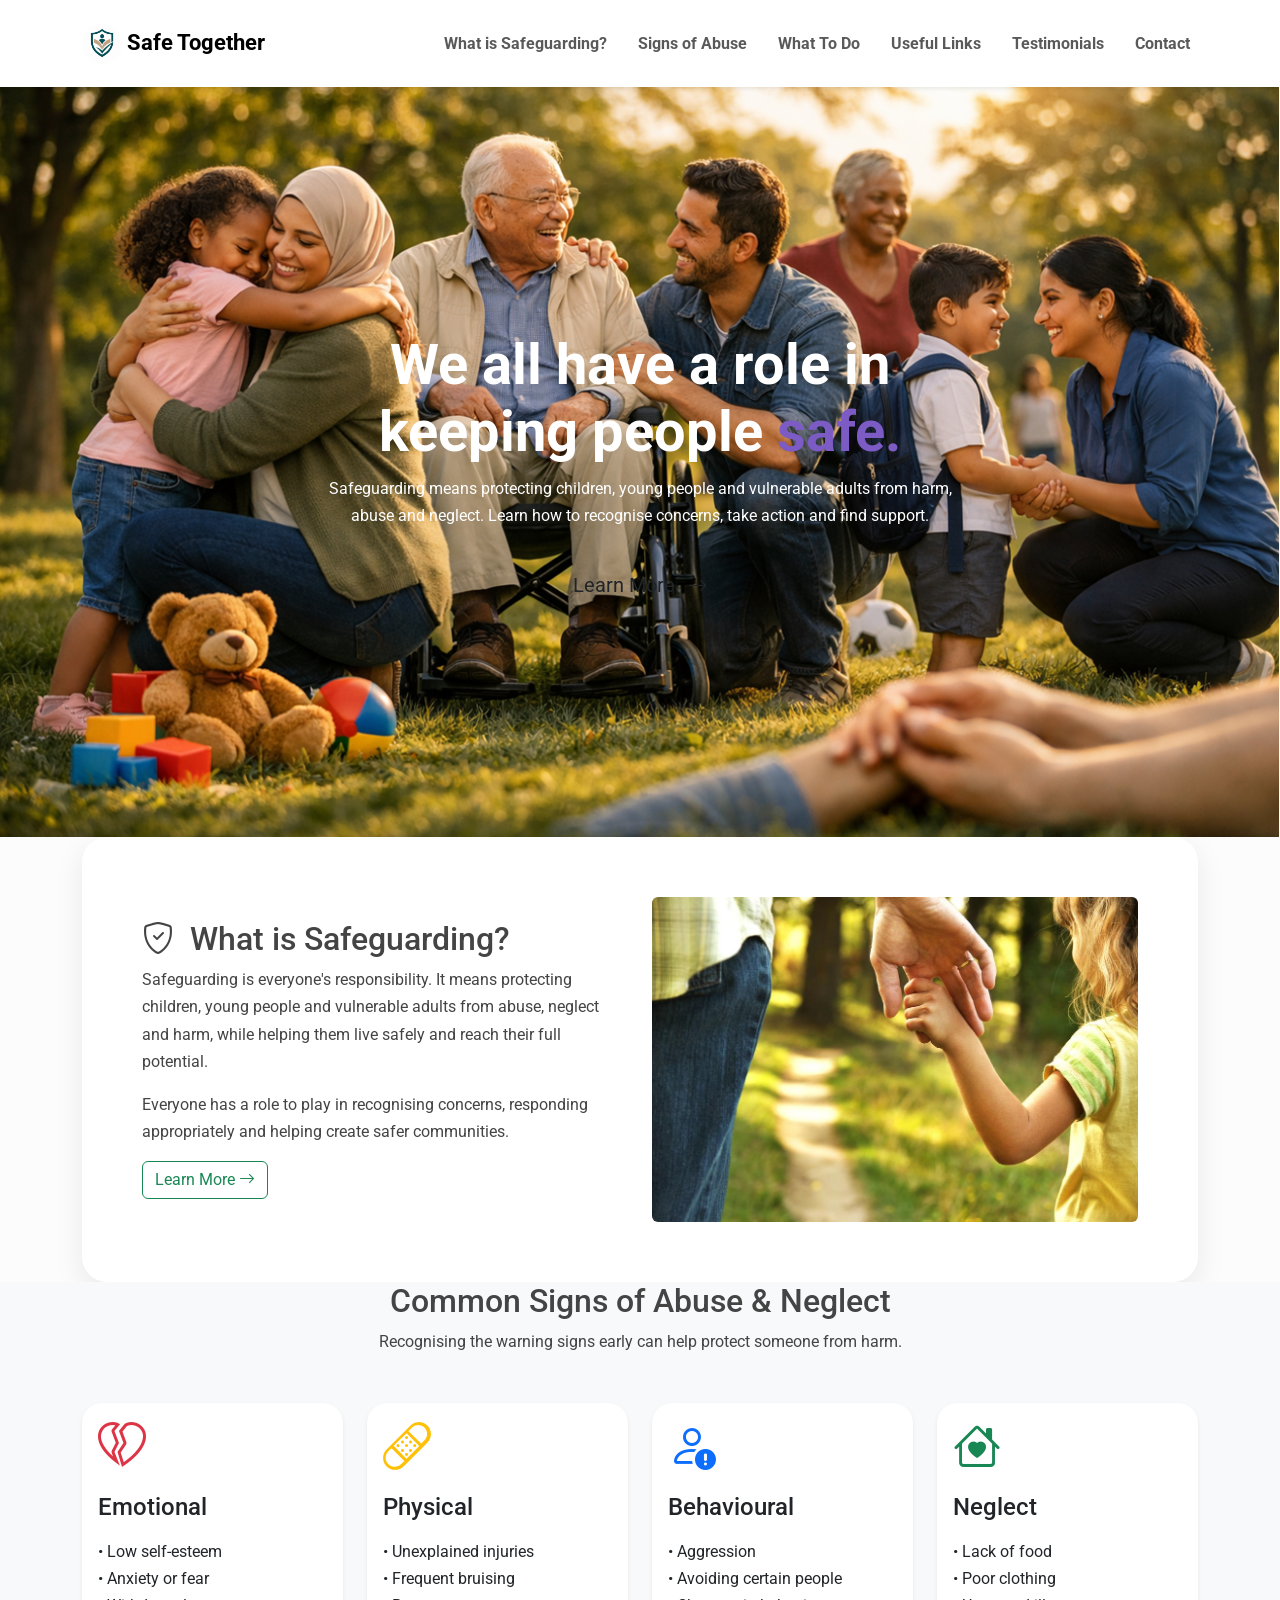
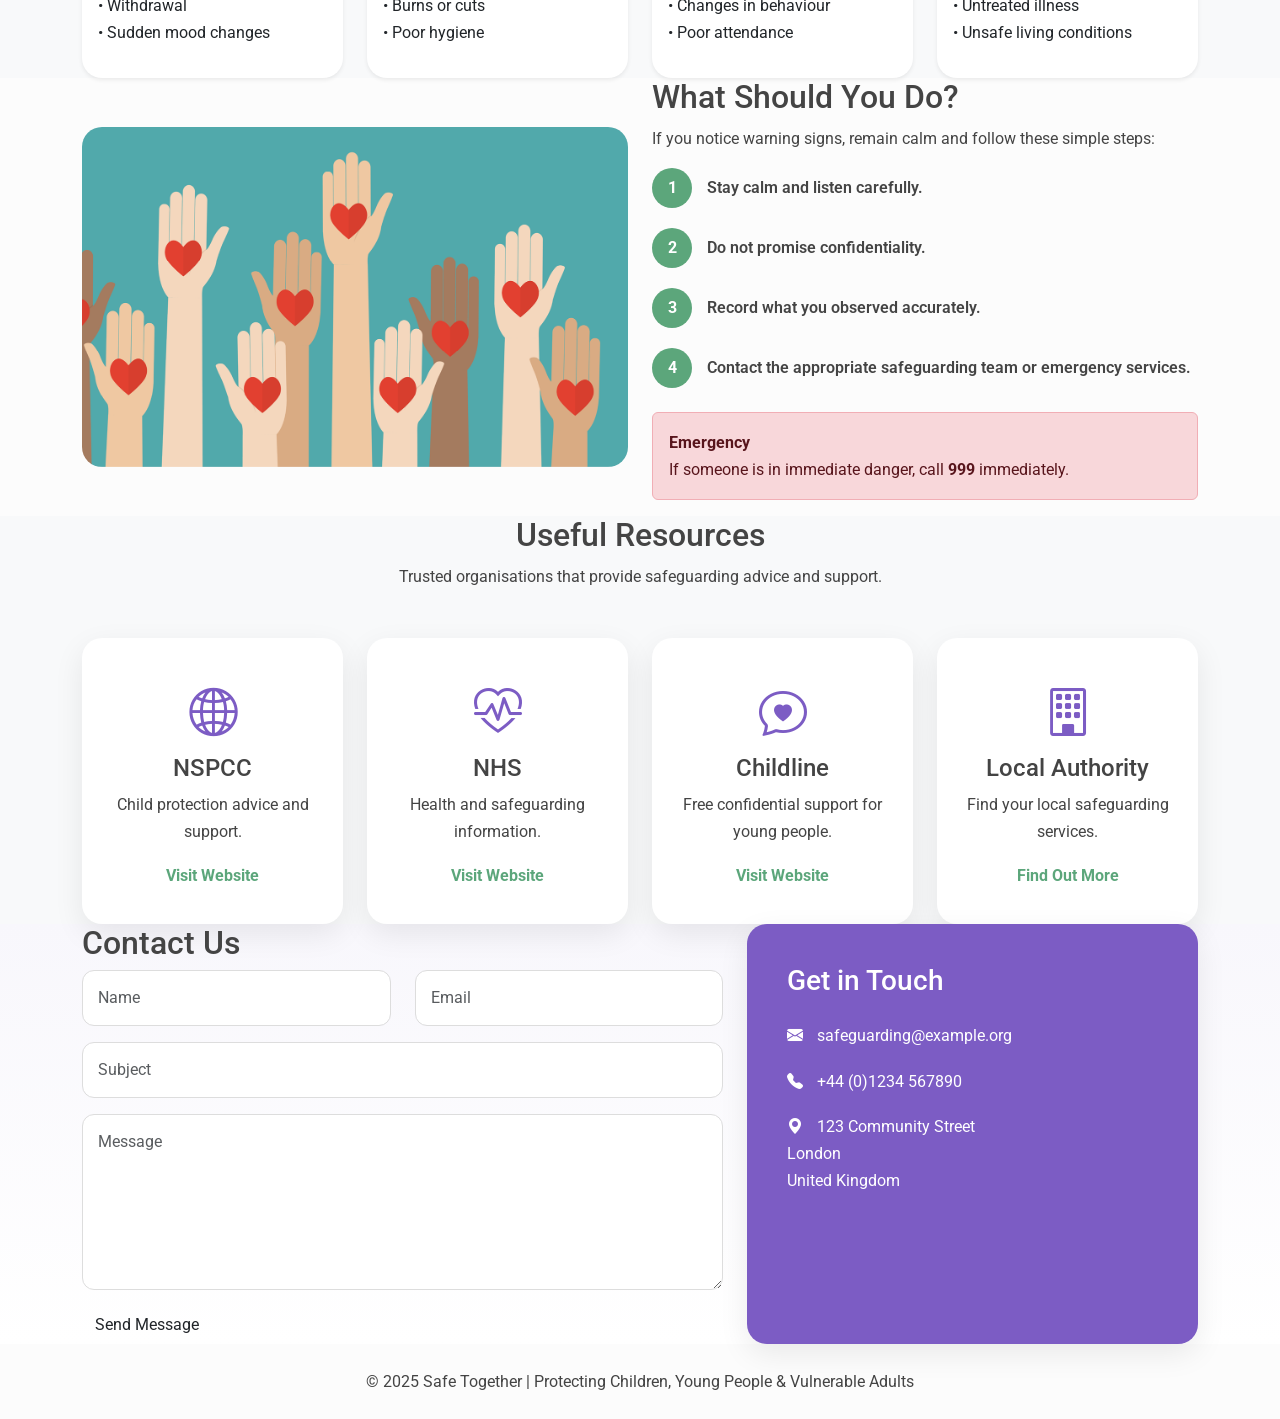
==== index.html @ e4fe69dc "Add  contact sections with styling" ====
<!DOCTYPE html>
<html lang="en">

<head>
    <meta charset="UTF-8">
    <meta name="viewport" content="width=device-width, initial-scale=1">
     <meta name="description" content="Learn about safeguarding, recognise the signs of abuse and 
     neglect, understand what to do next, and access trusted support and safeguarding resources.">

    <title>Safe Together | Safeguarding</title>

    <meta name="description"
        content="Discover what safeguarding is, learn the signs of abuse and neglect, know what action to take, and find trusted safeguarding support and resources.">

    <!-- favicons generated by favicon.io -->
    <link rel="apple-touch-icon" sizes="180x180" href="assets/images/apple-touch-icon.png">
    <link rel="icon" type="image/png" sizes="32x32" href="assets/images/favicon-32x32.png">
    <link rel="icon" type="image/png" sizes="16x16" href="assets/images/favicon-16x16.png">

        <!-- Bootstrap -->
        <link href="https://cdn.jsdelivr.net/npm/bootstrap@5.3.3/dist/css/bootstrap.min.css" rel="stylesheet">

    <!-- Bootstrap Icons -->
    <link rel="stylesheet" href="https://cdn.jsdelivr.net/npm/bootstrap-icons@1.11.3/font/bootstrap-icons.min.css">

    <!-- Custom CSS -->
    <link rel="stylesheet" href="assets/css/style.css">
</head>

<body>

    <!-- ================= NAVIGATION ================= -->

    <nav class="navbar navbar-expand-lg navbar-light bg-white shadow-sm sticky-top">
        <div class="container">

            <a class="navbar-brand fw-bold" href="#">
                <img src="assets/images/logo.png" alt="Safe Together logo" width="40" height="40"
                    class="rounded-circle">
                Safe Together
            </a>

            <button class="navbar-toggler" type="button" data-bs-toggle="collapse" data-bs-target="#navbar">

                <span class="navbar-toggler-icon"></span>

            </button>

            <div class="collapse navbar-collapse" id="navbar">

                <ul class="navbar-nav ms-auto">

                    <li class="nav-item">
                        <a class="nav-link" href="#about">
                            What is Safeguarding?
                        </a>
                    </li>

                    <li class="nav-item">
                        <a class="nav-link" href="#signs">
                            Signs of Abuse
                        </a>
                    </li>

                    <li class="nav-item">
                        <a class="nav-link" href="#next">
                            What To Do
                        </a>
                    </li>

                    <li class="nav-item">
                        <a class="nav-link" href="#links">
                            Useful Links
                        </a>
                    </li>

                    <li class="nav-item">
                        <a class="nav-link" href="#stories">
                            Testimonials
                        </a>
                    </li>

                    <li class="nav-item">
                        <a class="nav-link" href="#contact">
                            Contact
                        </a>
                    </li>

                </ul>

            </div>

        </div>
    </nav>


    <!-- ================= HERO ================= -->

    <header class="hero position-relative">
        <div class="position-relative text-center">
            <img src="assets/images/hero.png" class="img-fluid w-100 d-block mx-auto" alt="Banner">

            <div class="position-absolute top-50 start-50 translate-middle text-white">
                <h1 class="display-4 fw-bold mt-3" style="max-width: auto;">

                    We all have a role
                    in keeping people
                    <span class="text-purple">safe.</span>

                </h1>
                <p class.display>Safeguarding means protecting children,
                    young people and vulnerable adults
                    from harm, abuse and neglect.

                    Learn how to recognise concerns,
                    take action and find support.
                </p>
                <a href="#about" class="btn btn-lg btn-purple mt-3">Learn More
                    <i class="bi bi-arrow-right ms-2"></i>
                </a>
            </div>
        </div>

    </header>



    <!-- ================= WHAT IS SAFEGUARDING ================= -->

    <section id="about" class="section-padding">

        <div class="container">

            <div class="section-card">

                <div class="row align-items-center">

                    <div class="col-lg-6">

                        <h2 class="section-title">

                            <i class="bi bi-shield-check me-2"></i>

                            What is Safeguarding?

                        </h2>

                        <p>

                            Safeguarding is everyone's responsibility.

                            It means protecting children,
                            young people and vulnerable adults
                            from abuse, neglect and harm,
                            while helping them live safely
                            and reach their full potential.

                        </p>

                        <p>

                            Everyone has a role to play in recognising
                            concerns, responding appropriately
                            and helping create safer communities.

                        </p>

                        <a href="#signs" class="btn btn-outline-success">

                            Learn More

                            <i class="bi bi-arrow-right"></i>

                        </a>

                    </div>

                    <div class="col-lg-6 text-center">

                        <img src="assets/images/what-is-safeguarding.png" class="img-fluid rounded"
                            alt="Safeguarding Illustration">

                    </div>

                </div>

            </div>

        </div>

    </section>


    <!-- ================= COMMON SIGNS ================= -->

    <section id="signs" class="section-padding bg-light">

        <div class="container">

            <div class="text-center mb-5">

                <h2 class="section-title">
                    Common Signs of Abuse & Neglect
                </h2>

                <p class="section-subtitle">
                    Recognising the warning signs early can help protect someone from harm.
                </p>

            </div>

            <div class="row g-4">

                <div class="col-md-6 col-lg-3">

                    <div class="card h-100 border-0 shadow-sm sign-card">

                        <div class="card-body">

                            <i class="bi bi-heartbreak display-5 text-danger"></i>

                            <h4 class="mt-3">Emotional</h4>

                            <ul class="list-unstyled mt-3">

                                <li>• Low self-esteem</li>
                                <li>• Anxiety or fear</li>
                                <li>• Withdrawal</li>
                                <li>• Sudden mood changes</li>

                            </ul>

                        </div>

                    </div>

                </div>

                <div class="col-md-6 col-lg-3">

                    <div class="card h-100 border-0 shadow-sm sign-card">

                        <div class="card-body">

                            <i class="bi bi-bandaid display-5 text-warning"></i>

                            <h4 class="mt-3">Physical</h4>

                            <ul class="list-unstyled mt-3">

                                <li>• Unexplained injuries</li>
                                <li>• Frequent bruising</li>
                                <li>• Burns or cuts</li>
                                <li>• Poor hygiene</li>

                            </ul>

                        </div>

                    </div>

                </div>

                <div class="col-md-6 col-lg-3">

                    <div class="card h-100 border-0 shadow-sm sign-card">

                        <div class="card-body">

                            <i class="bi bi-person-exclamation display-5 text-primary"></i>

                            <h4 class="mt-3">Behavioural</h4>

                            <ul class="list-unstyled mt-3">

                                <li>• Aggression</li>
                                <li>• Avoiding certain people</li>
                                <li>• Changes in behaviour</li>
                                <li>• Poor attendance</li>

                            </ul>

                        </div>

                    </div>

                </div>

                <div class="col-md-6 col-lg-3">

                    <div class="card h-100 border-0 shadow-sm sign-card">

                        <div class="card-body">

                            <i class="bi bi-house-heart display-5 text-success"></i>

                            <h4 class="mt-3">Neglect</h4>

                            <ul class="list-unstyled mt-3">

                                <li>• Lack of food</li>
                                <li>• Poor clothing</li>
                                <li>• Untreated illness</li>
                                <li>• Unsafe living conditions</li>

                            </ul>

                        </div>

                    </div>

                </div>

            </div>

        </div>

    </section>


    <!-- ================= WHAT TO DO NEXT ================= -->

    <section id="next" class="section-padding">

        <div class="container">

            <div class="row align-items-center">

                <div class="col-lg-6">

                    <img src="assets/images/what-to-do-next.png" class="img-fluid what-image"
                        alt="Support Illustration">

                </div>

                <div class="col-lg-6">

                    <h2 class="section-title">
                        What Should You Do?
                    </h2>

                    <p>
                        If you notice warning signs, remain calm and follow these simple steps:
                    </p>

                    <div class="step">

                        <span class="step-number">1</span>

                        Stay calm and listen carefully.

                    </div>

                    <div class="step">

                        <span class="step-number">2</span>

                        Do not promise confidentiality.

                    </div>

                    <div class="step">

                        <span class="step-number">3</span>

                        Record what you observed accurately.

                    </div>

                    <div class="step">

                        <span class="step-number">4</span>

                        Contact the appropriate safeguarding team or emergency services.

                    </div>

                    <div class="alert alert-danger mt-4">

                        <strong>Emergency</strong><br>

                        If someone is in immediate danger,
                        call <strong>999</strong> immediately.

                    </div>

                </div>

            </div>

        </div>

    </section>


    <!-- ================= USEFUL LINKS ================= -->

    <section id="links" class="section-padding bg-light">

        <div class="container">

            <div class="text-center mb-5">

                <h2 class="section-title">
                    Useful Resources
                </h2>

                <p class="section-subtitle">
                    Trusted organisations that provide safeguarding advice and support.
                </p>

            </div>

            <div class="row g-4">

                <div class="col-md-6 col-lg-3">

                    <div class="resource-card">

                        <i class="bi bi-globe2"></i>

                        <h4>NSPCC</h4>

                        <p>Child protection advice and support.</p>

                        <a href="#">Visit Website</a>

                    </div>

                </div>

                <div class="col-md-6 col-lg-3">

                    <div class="resource-card">

                        <i class="bi bi-heart-pulse"></i>

                        <h4>NHS</h4>

                        <p>Health and safeguarding information.</p>

                        <a href="#">Visit Website</a>

                    </div>

                </div>

                <div class="col-md-6 col-lg-3">

                    <div class="resource-card">

                        <i class="bi bi-chat-heart"></i>

                        <h4>Childline</h4>

                        <p>Free confidential support for young people.</p>

                        <a href="#">Visit Website</a>

                    </div>

                </div>

                <div class="col-md-6 col-lg-3">

                    <div class="resource-card">

                        <i class="bi bi-building"></i>

                        <h4>Local Authority</h4>

                        <p>Find your local safeguarding services.</p>

                        <a href="#">Find Out More</a>

                    </div>

                </div>

            </div>

        </div>

    </section>

    <!-- ================= CONTACT ================= -->

    <section id="contact" class="section-padding contact-section">

        <div class="container">

            <div class="row">

                <div class="col-lg-7">

                    <h2 class="section-title">

                        Contact Us

                    </h2>

                    <form>

                        <div class="row">

                            <div class="col-md-6 mb-3">

                                <input type="text" class="form-control" placeholder="Name">

                            </div>

                            <div class="col-md-6 mb-3">

                                <input type="email" class="form-control" placeholder="Email">

                            </div>

                        </div>

                        <div class="mb-3">

                            <input type="text" class="form-control" placeholder="Subject">

                        </div>

                        <div class="mb-3">

                            <textarea class="form-control" rows="6" placeholder="Message"></textarea>

                        </div>

                        <button class="btn btn-purple">

                            Send Message

                        </button>

                    </form>

                </div>

                <div class="col-lg-5">

                    <div class="contact-card">

                        <h3>Get in Touch</h3>

                        <p>

                            <i class="bi bi-envelope-fill"></i>

                            safeguarding@example.org

                        </p>

                        <p>

                            <i class="bi bi-telephone-fill"></i>

                            +44 (0)1234 567890

                        </p>

                        <p>

                            <i class="bi bi-geo-alt-fill"></i>

                            123 Community Street<br>
                            London<br>
                            United Kingdom

                        </p>

                    </div>

                </div>

            </div>

        </div>

    </section>


    <!-- ================= FOOTER ================= -->

    <footer class="py-4 text-center">

        <div class="container">

            <p class="mb-0">

                © 2025 Safe Together | Protecting Children,
                Young People & Vulnerable Adults

            </p>

        </div>

    </footer>


    <!-- Bootstrap JS -->

    <script src="https://cdn.jsdelivr.net/npm/bootstrap@5.3.3/dist/js/bootstrap.bundle.min.js"></script>

</body>

</html>
---- assets/css/style.css ----
/* ======================================================
   Safe Together - Custom Styles
   ====================================================== */

/* Import Google Fonts */

@import url('https://fonts.googleapis.com/css2?family=Roboto:ital,wght@0,100..900;1,100..900&display=swap');


:root{
    --primary:#7c5cc4; 
    --primary-light:#f8f7ea; 
    --primary-dark:#6546b3;
    --secondary:#5ca67b;
    --light:#f8f7fc;
    --white:#ffffff;
    --text:#444;
    --heading:#2d2d2d;
    --shadow:0 10px 30px rgba(0,0,0,.08);
}

/* ======== Global Styles ===========*/

   html{
    scroll-behavior:smooth;
}

body{
    font-family:'Roboto',sans-serif;
    color:var(--text);
    background:#fcfcfc;
    line-height:1.7;
}



/* ===========================
   Navigation
=========================== */

.navbar{
    padding:18px 0;
}

.navbar-brand{
    font-size:1.4rem;
}

.nav-link{
    font-weight:700;
    margin-left:15px;
    transition:.3s;
}

.nav-link:hover{
    color:var(--primary);
}

/* ===========================
   Hero
=========================== */

.hero{
    /* background-position:center; */
    /* background-image:url('../images/hero.png'); */
    /* background-repeat:no-repeat; */
    /* background-size:cover; */
    /* padding-top:37px; */
    color:var(--white);
}

.hero img{
    max-width:100%;
    height:50%;
}

.hero h1{
    line-height:1.2;
}

.hero-badge{
    background:#ece6ff;
    color:var(--primary);
    padding:10px 18px;
    font-weight:700;
}

.hero-image{
    max-width:90%;
    border-radius:20px;

}

.text-purple{
    color:var(--primary);
}

/* ===========================
   Cards
=========================== */

.section-card{
    background:#fff;
    border-radius:25px;
    padding:60px;
    box-shadow:var(--shadow);
}

/* what to do next section */

.what-image{
    max-width:100%;
    border-radius:20px;
    border:none;
}

/* ===========================
   Sign Cards
=========================== */

.sign-card{
    border-radius:20px;
    transition:.3s;
}

.sign-card:hover{
    transform:translateY(-8px);
    box-shadow:0 20px 35px rgba(0,0,0,.12);
}

.sign-card i{
    margin-bottom:20px;
}

/* ===========================
   Steps
=========================== */

.step{
    display:flex;
    align-items:center;
    margin-bottom:20px;
    font-weight:600;
}

.step-number{

    width:40px;
    height:40px;

    background:var(--secondary);

    color:#fff;

    border-radius:50%;

    display:flex;

    justify-content:center;

    align-items:center;

    margin-right:15px;

    font-weight:bold;

}
/* ===========================
   Resources
=========================== */

.resource-card{

    background:#fff;

    border-radius:20px;

    text-align:center;

    padding:35px 25px;

    box-shadow:var(--shadow);

    transition:.3s;

}

.resource-card:hover{

    transform:translateY(-8px);

}

.resource-card i{

    font-size:3rem;

    color:var(--primary);

    margin-bottom:20px;

}

.resource-card a{

    text-decoration:none;

    font-weight:700;

    color:var(--secondary);

}

/* ===========================
   Testimonials
=========================== */

.testimonial{

    background:#fff;

    border-radius:20px;

    padding:35px;

    box-shadow:var(--shadow);

    height:100%;

    position:relative;

}

.testimonial::before{

    content:"“";

    font-size:5rem;

    color:#ece6ff;

    position:absolute;

    top:10px;

    left:20px;

}

.testimonial p{

    position:relative;

    z-index:2;

}

/* ===========================
   Contact
=========================== */

.contact-section{

    background:linear-gradient(180deg,#f8f7fc,#ffffff);

}

.contact-card{

    background:var(--primary);

    color:#fff;

    border-radius:20px;

    padding:40px;

    height:100%;

    box-shadow:var(--shadow);

}

.contact-card h3{

    color:#fff;

    margin-bottom:25px;

}

.contact-card p{

    margin-bottom:18px;

}

.contact-card i{

    margin-right:10px;

}

.form-control{

    border-radius:12px;

    padding:15px;

    border:1px solid #ddd;

}

.form-control:focus{

    box-shadow:none;

    border-color:var(--primary);

}
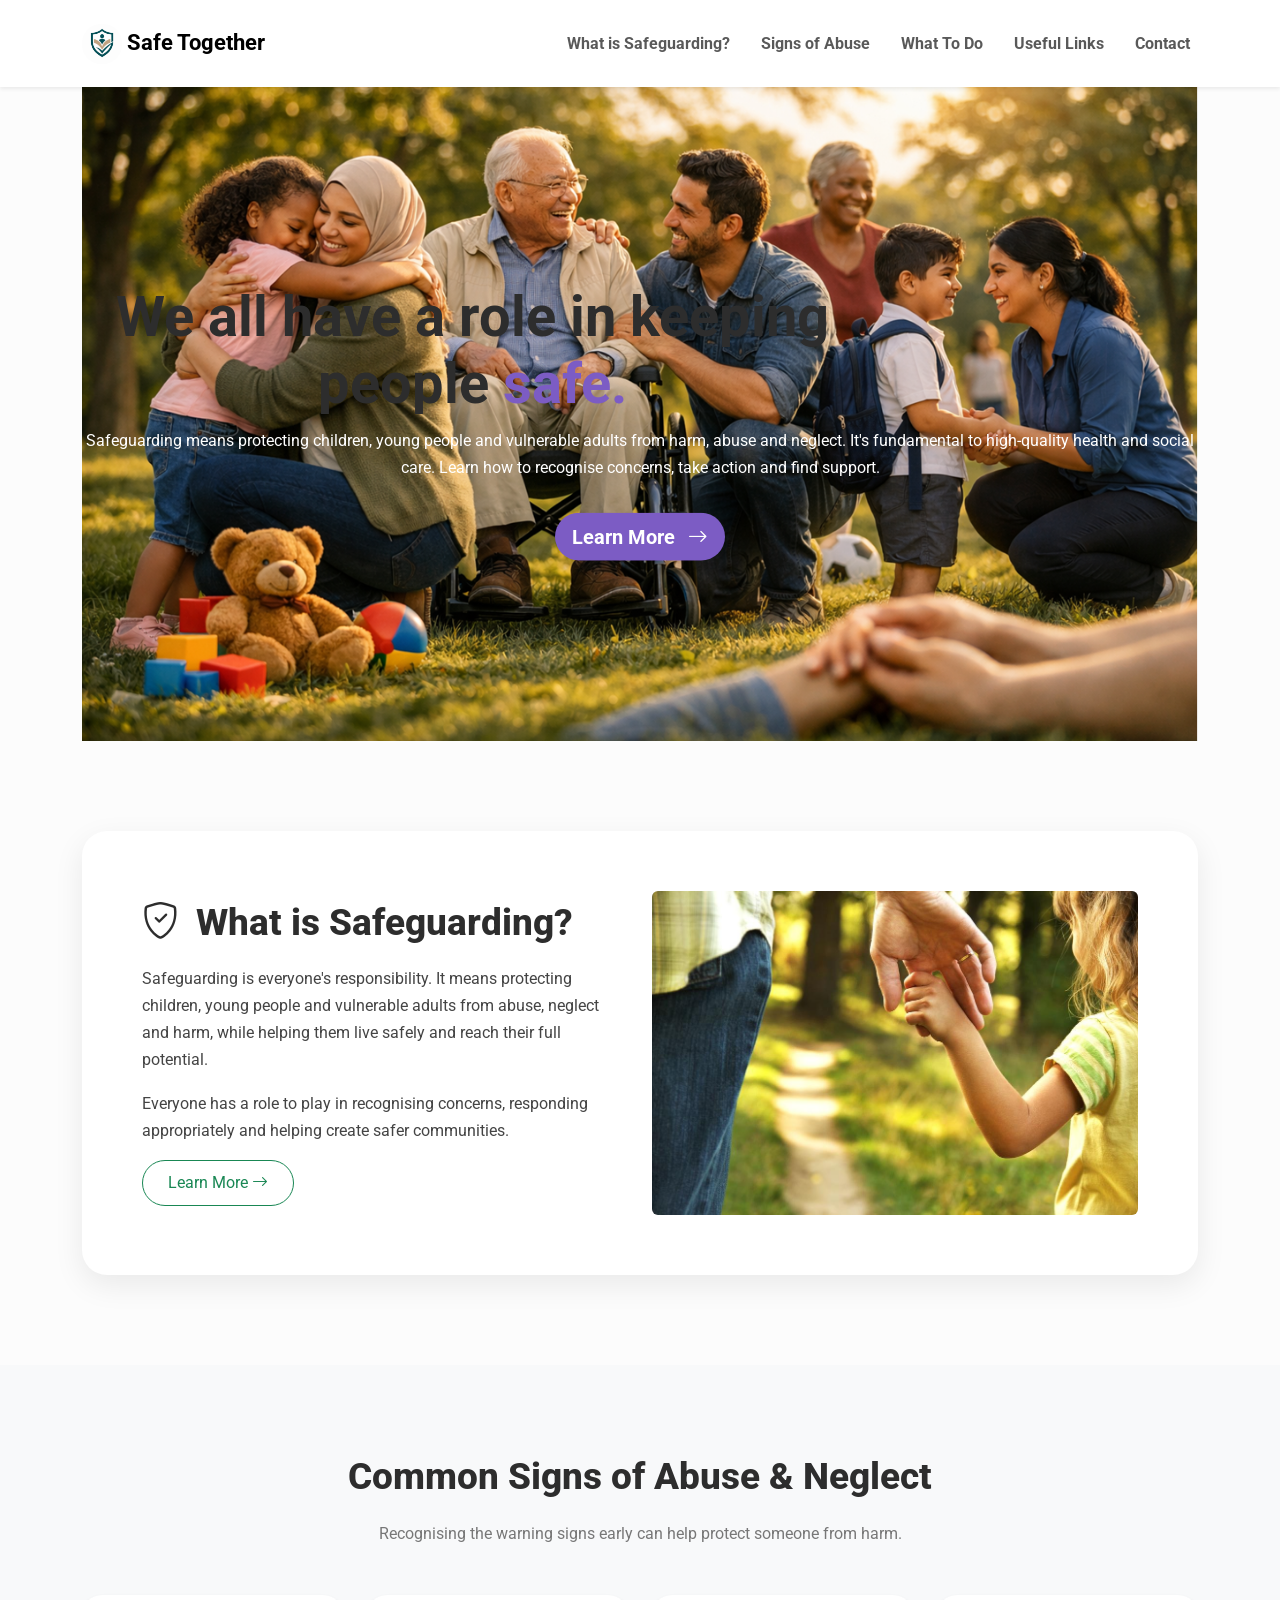
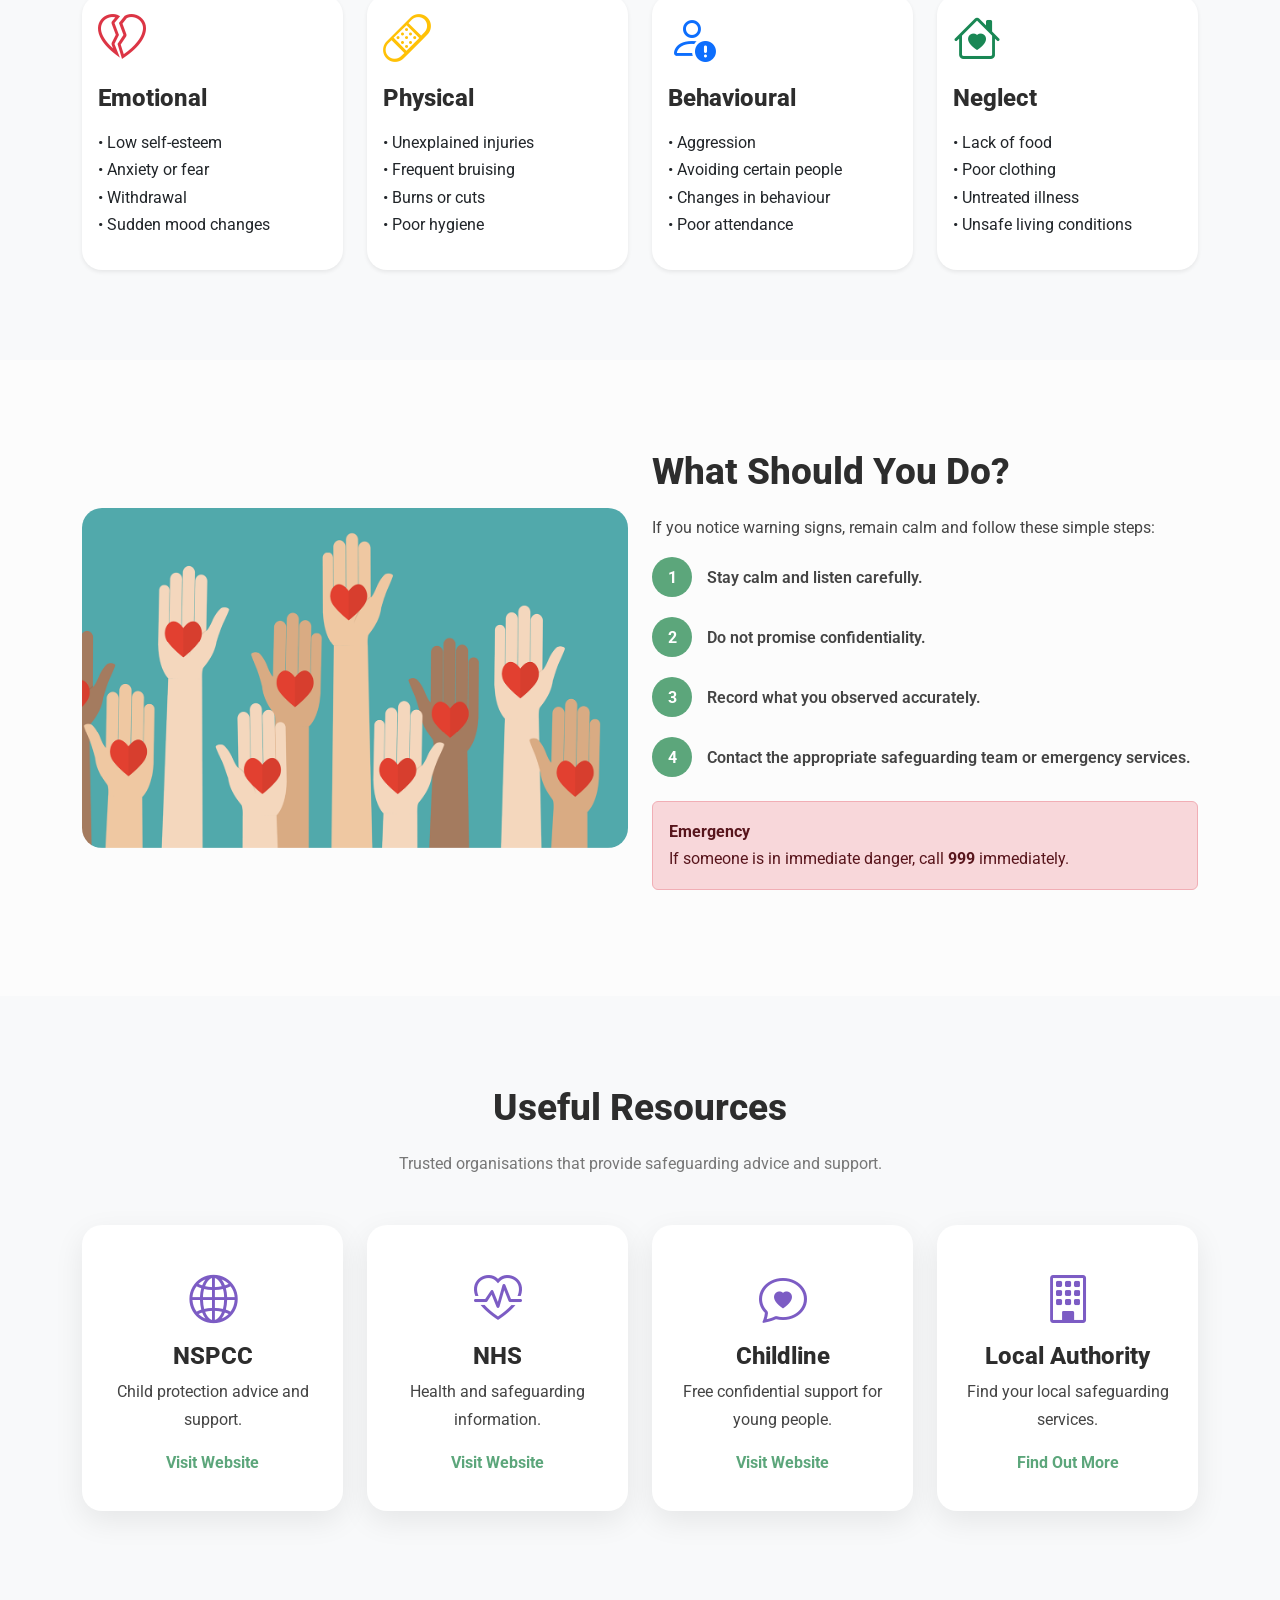
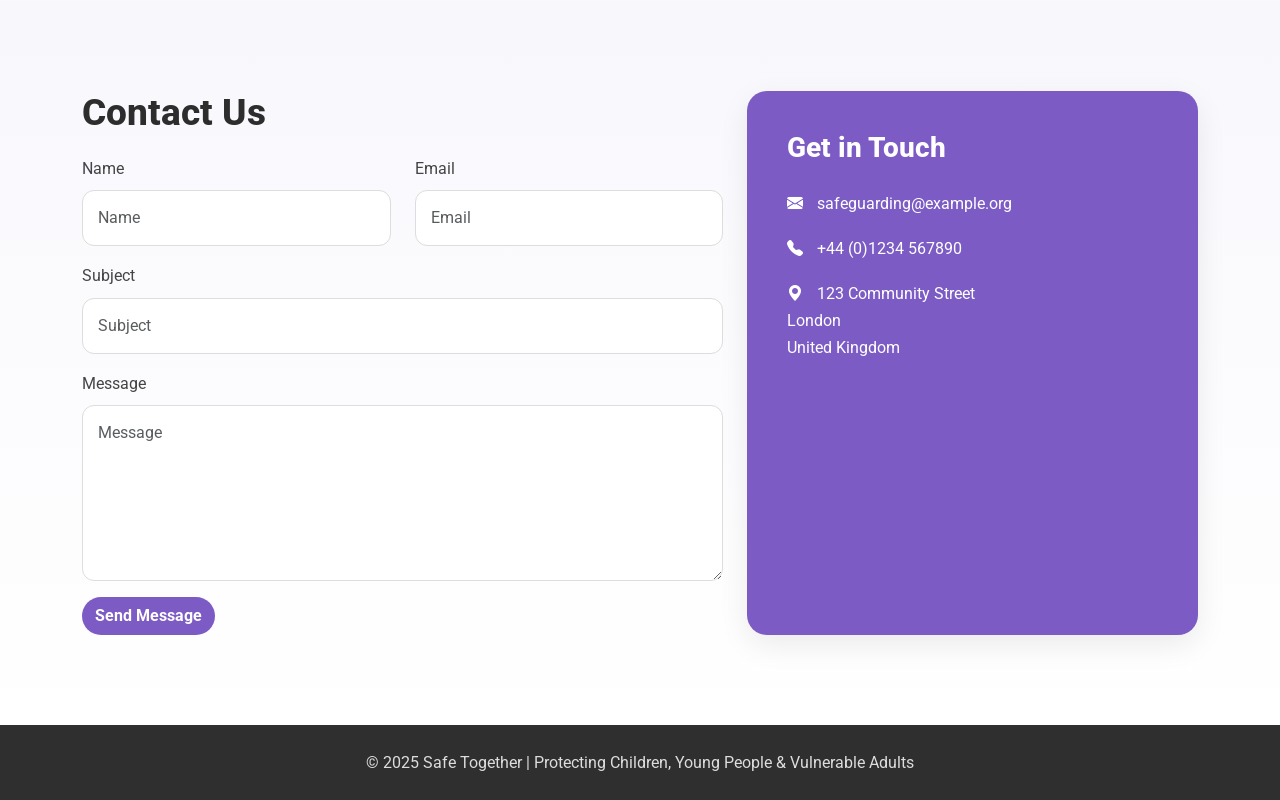
==== commit 7f2ccfdc: "Enhance styling and layout for sections, buttons, and typography; add modal for success message" ====
--- a/index.html
+++ b/index.html
@@ -4,7 +4,7 @@
 <head>
     <meta charset="UTF-8">
     <meta name="viewport" content="width=device-width, initial-scale=1">
-     <meta name="description" content="Learn about safeguarding, recognise the signs of abuse and 
+    <meta name="description" content="Learn about safeguarding, recognise the signs of abuse and 
      neglect, understand what to do next, and access trusted support and safeguarding resources.">
 
     <title>Safe Together | Safeguarding</title>
@@ -17,8 +17,8 @@
     <link rel="icon" type="image/png" sizes="32x32" href="assets/images/favicon-32x32.png">
     <link rel="icon" type="image/png" sizes="16x16" href="assets/images/favicon-16x16.png">
 
-        <!-- Bootstrap -->
-        <link href="https://cdn.jsdelivr.net/npm/bootstrap@5.3.3/dist/css/bootstrap.min.css" rel="stylesheet">
+    <!-- Bootstrap -->
+    <link href="https://cdn.jsdelivr.net/npm/bootstrap@5.3.3/dist/css/bootstrap.min.css" rel="stylesheet">
 
     <!-- Bootstrap Icons -->
     <link rel="stylesheet" href="https://cdn.jsdelivr.net/npm/bootstrap-icons@1.11.3/font/bootstrap-icons.min.css">
@@ -27,7 +27,24 @@
     <link rel="stylesheet" href="assets/css/style.css">
 </head>
 
-<body>
+<body class="d-flex flex-column min-vh-100">
+    <!-- Modal -->
+    <div class="modal fade" id="successModal" tabindex="-1" aria-labelledby="successModalLabel" aria-hidden="true">
+        <div class="modal-dialog">
+            <div class="modal-content">
+                <div class="modal-header">
+                    <h1 class="modal-title fs-5" id="successModalLabel">Success</h1>
+                    <button type="button" class="btn-close" data-bs-dismiss="modal" aria-label="Close"></button>
+                </div>
+                <div class="modal-body">
+                    <p>Your message has been sent successfully!</p>
+                </div>
+                <div class="modal-footer">
+                    <button type="button" class="btn btn-secondary" data-bs-dismiss="modal">Close</button>
+                </div>
+            </div>
+        </div>
+    </div>
 
     <!-- ================= NAVIGATION ================= -->
 
@@ -75,12 +92,6 @@
                     </li>
 
                     <li class="nav-item">
-                        <a class="nav-link" href="#stories">
-                            Testimonials
-                        </a>
-                    </li>
-
-                    <li class="nav-item">
                         <a class="nav-link" href="#contact">
                             Contact
                         </a>
@@ -96,21 +107,19 @@
 
     <!-- ================= HERO ================= -->
 
-    <header class="hero position-relative">
-        <div class="position-relative text-center">
+    <header class="container hero position-relative text-wrap">
+        <div class="row text-center">
             <img src="assets/images/hero.png" class="img-fluid w-100 d-block mx-auto" alt="Banner">
 
-            <div class="position-absolute top-50 start-50 translate-middle text-white">
-                <h1 class="display-4 fw-bold mt-3" style="max-width: auto;">
-
-                    We all have a role
-                    in keeping people
+            <div col-12 class="position-absolute top-50 start-50 translate-middle">
+                <h1 class="display-4 fw-bold mt-3" style="max-width: 70%;">We all have a role in keeping people
                     <span class="text-purple">safe.</span>
 
                 </h1>
-                <p class.display>Safeguarding means protecting children,
+                <p>Safeguarding means protecting children,
                     young people and vulnerable adults
-                    from harm, abuse and neglect.
+                    from harm, abuse and neglect. It's fundamental to high-quality health and social
+                    care.
 
                     Learn how to recognise concerns,
                     take action and find support.
@@ -423,7 +432,7 @@
 
                         <p>Child protection advice and support.</p>
 
-                        <a href="#">Visit Website</a>
+                        <a href="https://www.nspcc.org.uk/" target="_blank">Visit Website</a>
 
                     </div>
 
@@ -439,7 +448,7 @@
 
                         <p>Health and safeguarding information.</p>
 
-                        <a href="#">Visit Website</a>
+                        <a href="https://www.england.nhs.uk/safeguarding/" target="_blank">Visit Website</a>
 
                     </div>
 
@@ -455,7 +464,7 @@
 
                         <p>Free confidential support for young people.</p>
 
-                        <a href="#">Visit Website</a>
+                        <a href="https://www.childline.org.uk/" target="_blank">Visit Website</a>
 
                     </div>
 
@@ -471,7 +480,7 @@
 
                         <p>Find your local safeguarding services.</p>
 
-                        <a href="#">Find Out More</a>
+                        <a href="https://www.gov.uk/find-local-council" target="_blank">Find Out More</a>
 
                     </div>
 
@@ -504,35 +513,33 @@
                         <div class="row">
 
                             <div class="col-md-6 mb-3">
-
-                                <input type="text" class="form-control" placeholder="Name">
+                                <label for="name" class="form-label">Name</label>
+                                <input type="text" class="form-control" placeholder="Name" required>
 
                             </div>
 
                             <div class="col-md-6 mb-3">
-
-                                <input type="email" class="form-control" placeholder="Email">
+                                <label for="email" class="form-label">Email</label>
+                                <input type="email" class="form-control" placeholder="Email" required>
 
                             </div>
 
                         </div>
 
                         <div class="mb-3">
-
-                            <input type="text" class="form-control" placeholder="Subject">
+                            <label for="subject" class="form-label">Subject</label>
+                            <input type="text" class="form-control" placeholder="Subject" required>
 
                         </div>
 
                         <div class="mb-3">
-
-                            <textarea class="form-control" rows="6" placeholder="Message"></textarea>
+                            <label for="message" class="form-label">Message</label>
+                            <textarea class="form-control" rows="6" placeholder="Message" required></textarea>
 
                         </div>
 
-                        <button class="btn btn-purple">
-
+                        <button type="button" class="btn btn-purple" data-bs-toggle="modal" data-bs-target="#successModal">
                             Send Message
-
                         </button>
 
                     </form>
@@ -604,6 +611,15 @@
 
     <script src="https://cdn.jsdelivr.net/npm/bootstrap@5.3.3/dist/js/bootstrap.bundle.min.js"></script>
 
+    <script>
+        const myModal = document.getElementById('myModal')
+        const myInput = document.getElementById('myInput')
+
+        myModal.addEventListener('shown.bs.modal', () => {
+            myInput.focus()
+        })
+    </script>
+
 </body>
 
 </html>
--- a/assets/css/style.css
+++ b/assets/css/style.css
@@ -32,6 +32,33 @@
     line-height:1.7;
 }
 
+section{
+    position:15px;
+}
+
+/* ===========================
+   Typography
+=========================== */
+
+h1,h2,h3,h4,h5,h6{
+    color:var(--heading);
+    font-weight:800;
+}
+
+.section-title{
+    font-size:2.3rem;
+    margin-bottom:20px;
+}
+
+.section-subtitle{
+    max-width:700px;
+    margin:auto;
+    color:#777;
+}
+
+.section-padding{
+    padding:90px 0;
+}
 
 
 /* ===========================
@@ -96,6 +123,31 @@
 }
 
 /* ===========================
+   Buttons
+=========================== */
+
+.btn-purple{
+    background:var(--primary);
+    color:#fff;
+    border-radius:50px;
+    /* padding:12px 28px; */
+    font-weight:700;
+    transition:.3s;
+}
+
+.btn-purple:hover{
+    background:var(--primary-dark);
+    color:#fff;
+    transform:translateY(-2px);
+}
+
+.btn-outline-success{
+    border-radius:40px;
+    padding:10px 25px;
+}
+
+
+/* ===========================
    Cards
 =========================== */
 
@@ -215,7 +267,7 @@
    Testimonials
 =========================== */
 
-.testimonial{
+/*.testimonial{
 
     background:#fff;
 
@@ -253,7 +305,7 @@
 
     z-index:2;
 
-}
+}*/
 
 /* ===========================
    Contact
@@ -318,3 +370,95 @@
     border-color:var(--primary);
 
 }
+/* ===========================
+   Footer
+=========================== */
+
+footer{
+
+    background:#2f2f2f;
+
+    color:#ddd;
+
+}
+
+/* ===========================
+   Images
+=========================== */
+
+img{
+
+    max-width:100%;
+
+}
+
+/* ===========================
+   Responsive
+=========================== */
+
+@media (max-width:991px){
+
+.hero{
+
+    text-align:center;
+
+    padding:70px 0;
+
+}
+
+.hero-image{
+
+    margin-top:50px;
+
+}
+
+.section-card{
+
+    padding:35px;
+
+}
+
+.section-title{
+
+    font-size:2rem;
+
+}
+
+}
+
+@media (max-width:768px){
+
+.section-padding{
+
+    padding:70px 0;
+
+}
+
+.display-4{
+
+    font-size:2.4rem;
+
+}
+
+.section-title{
+
+    font-size:1.8rem;
+
+}
+
+.nav-link{
+
+    margin-left:0;
+
+    margin-top:10px;
+
+}
+
+.contact-card{
+
+    margin-top:40px;
+
+}
+
+}
+
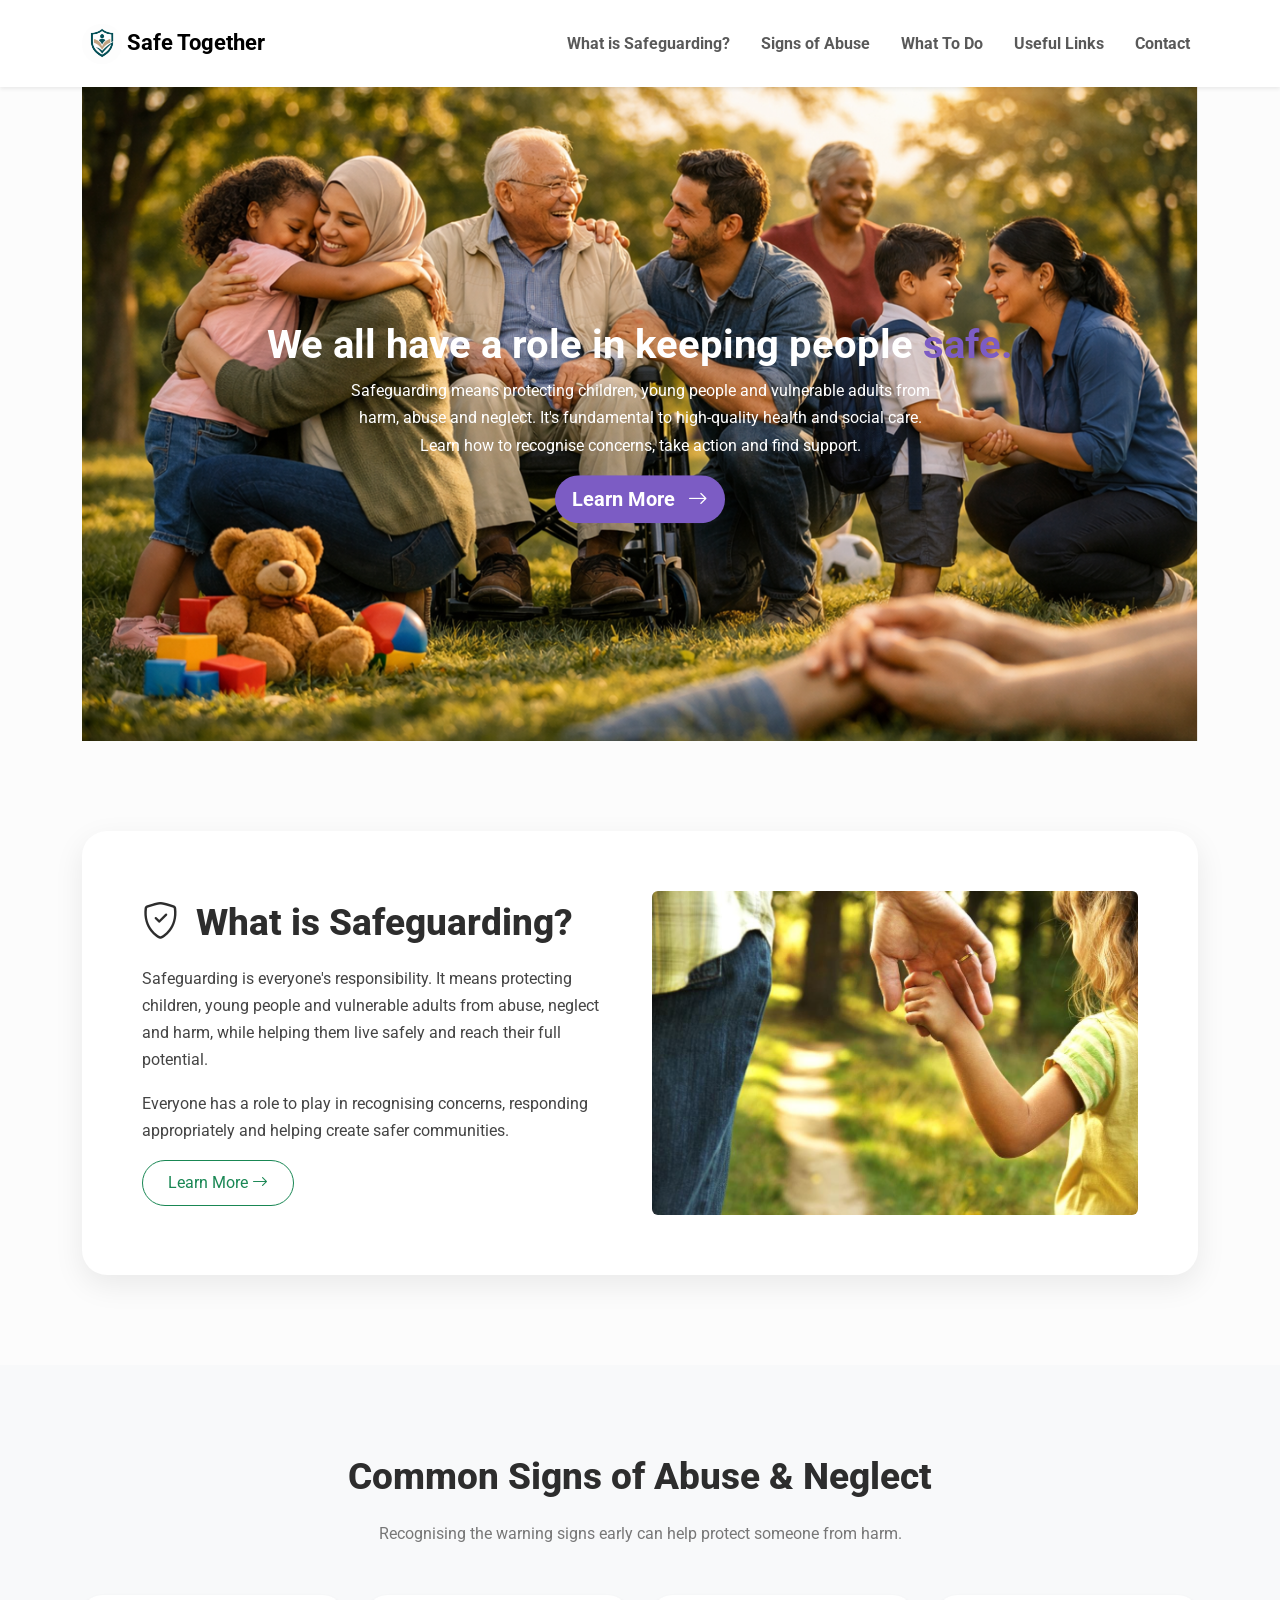
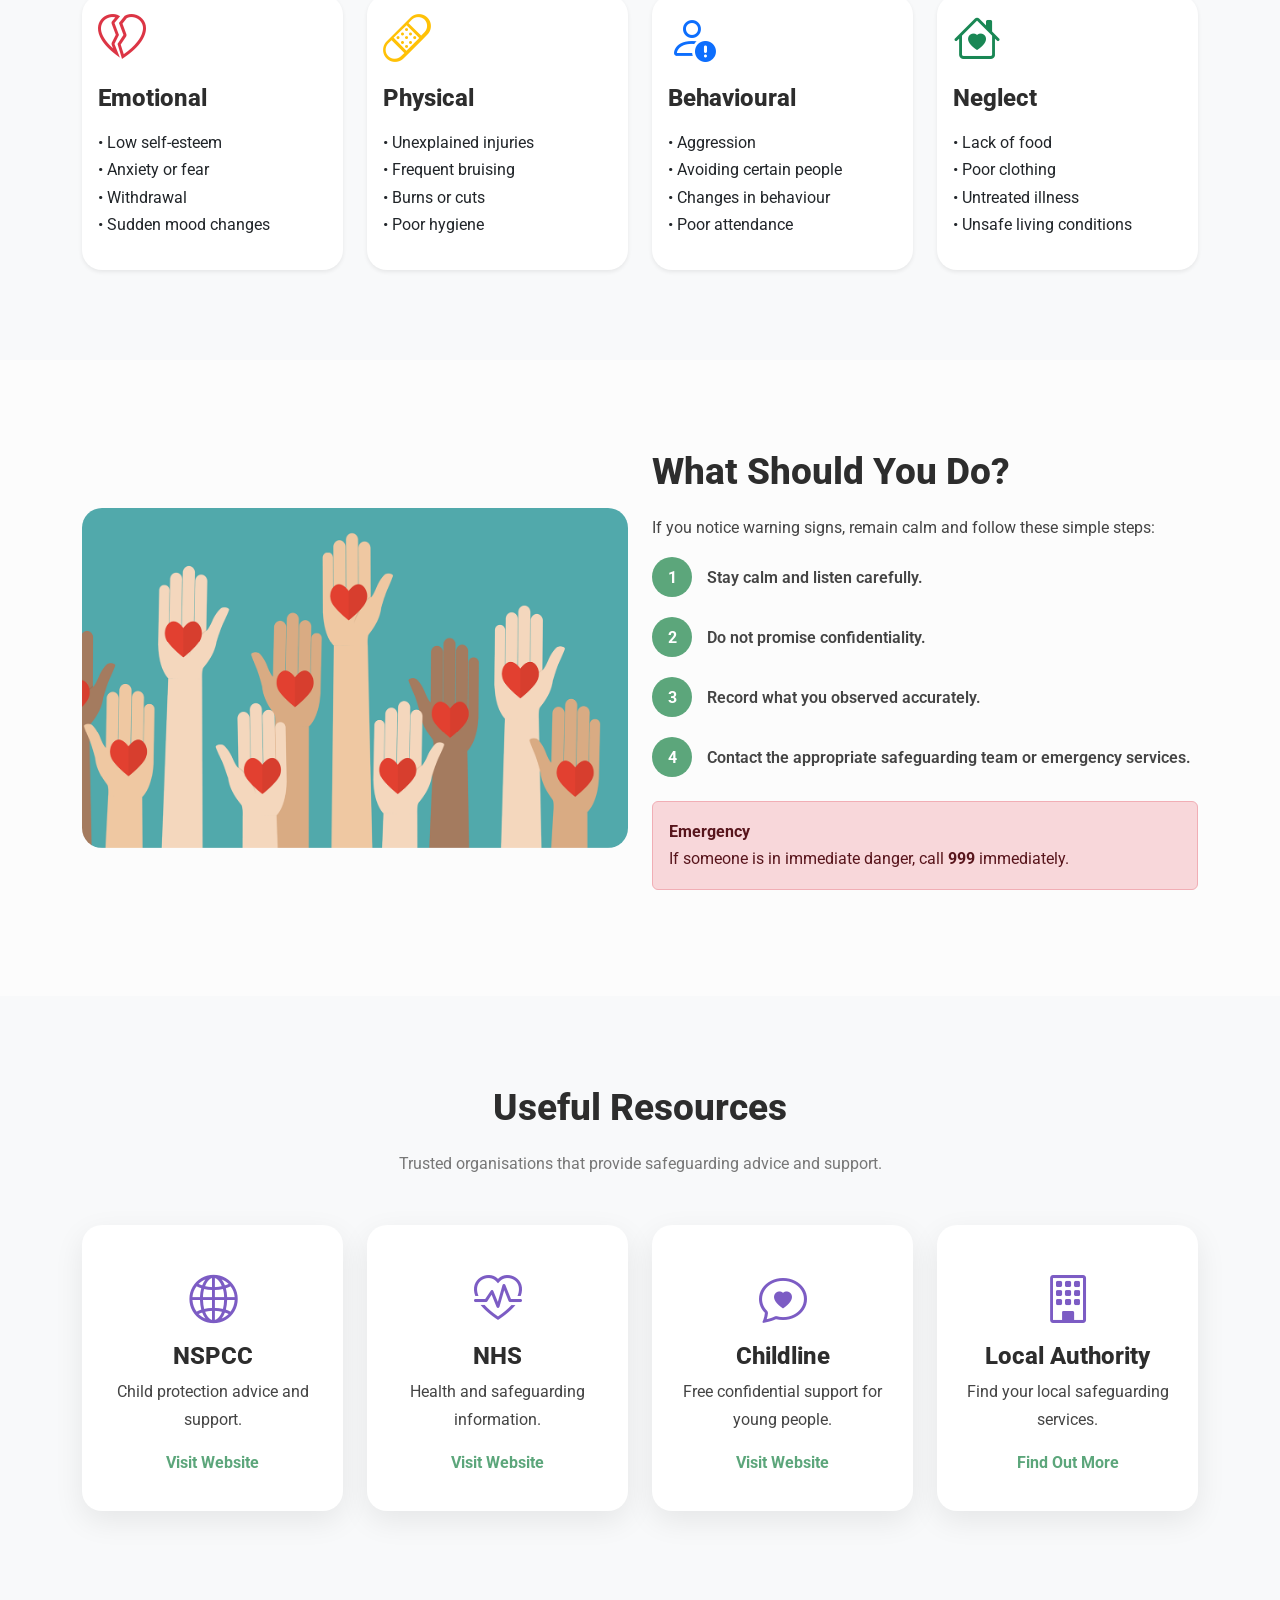
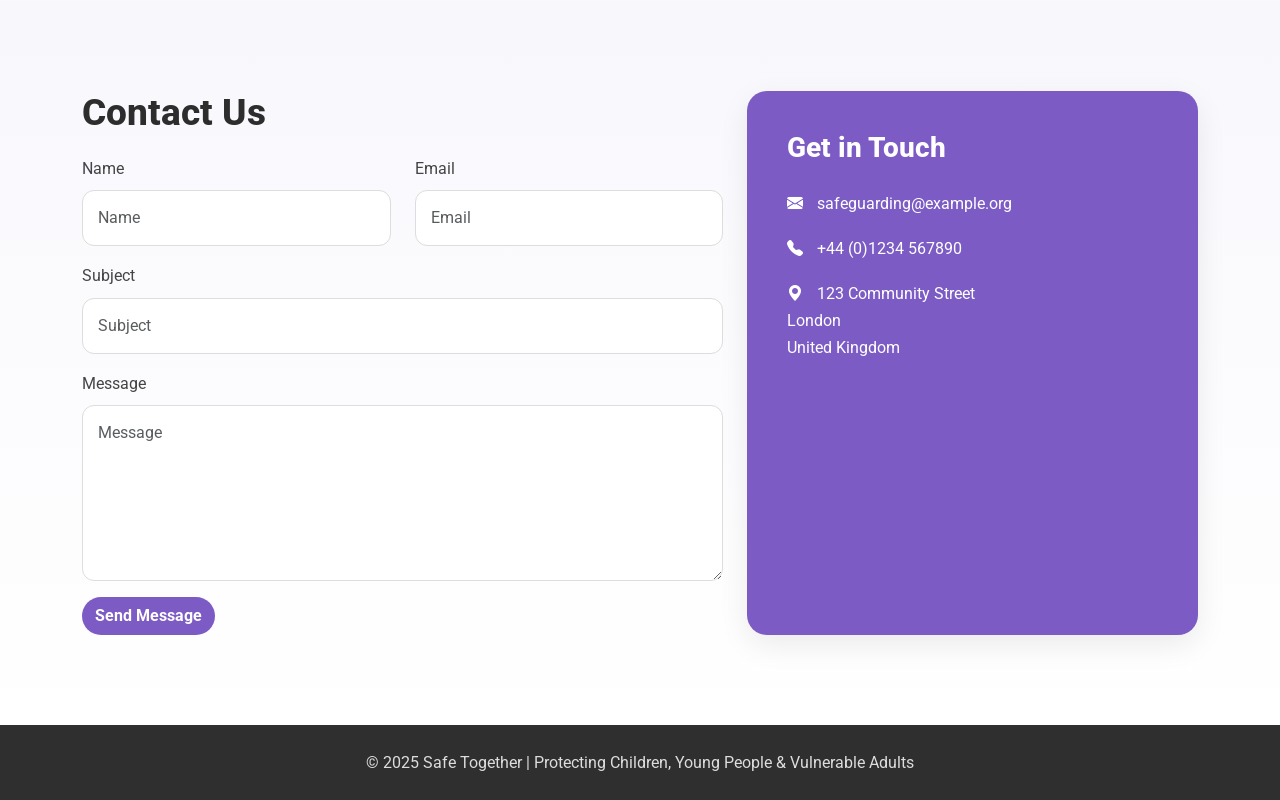
==== commit 8ad796bd: "Update hero section styling and improve text alignment" ====
--- a/index.html
+++ b/index.html
@@ -111,12 +111,12 @@
         <div class="row text-center">
             <img src="assets/images/hero.png" class="img-fluid w-100 d-block mx-auto" alt="Banner">
 
-            <div col-12 class="position-absolute top-50 start-50 translate-middle">
-                <h1 class="display-4 fw-bold mt-3" style="max-width: 70%;">We all have a role in keeping people
+            <div class="col-12 position-absolute top-50 start-50 translate-middle">
+                <h1 class="display4 fw-bold mt-3">We all have a role in keeping people
                     <span class="text-purple">safe.</span>
 
                 </h1>
-                <p>Safeguarding means protecting children,
+                <p >Safeguarding means protecting children,
                     young people and vulnerable adults
                     from harm, abuse and neglect. It's fundamental to high-quality health and social
                     care.
--- a/assets/css/style.css
+++ b/assets/css/style.css
@@ -96,13 +96,20 @@
     color:var(--white);
 }
 
+.hero p { 
+    max-width:600px;
+    text-align:center;
+    margin:auto;
+}
+
 .hero img{
     max-width:100%;
     height:50%;
 }
 
 .hero h1{
-    line-height:1.2;
+    /* line-height:1.2; */
+    color:var(--white);
 }
 
 .hero-badge{
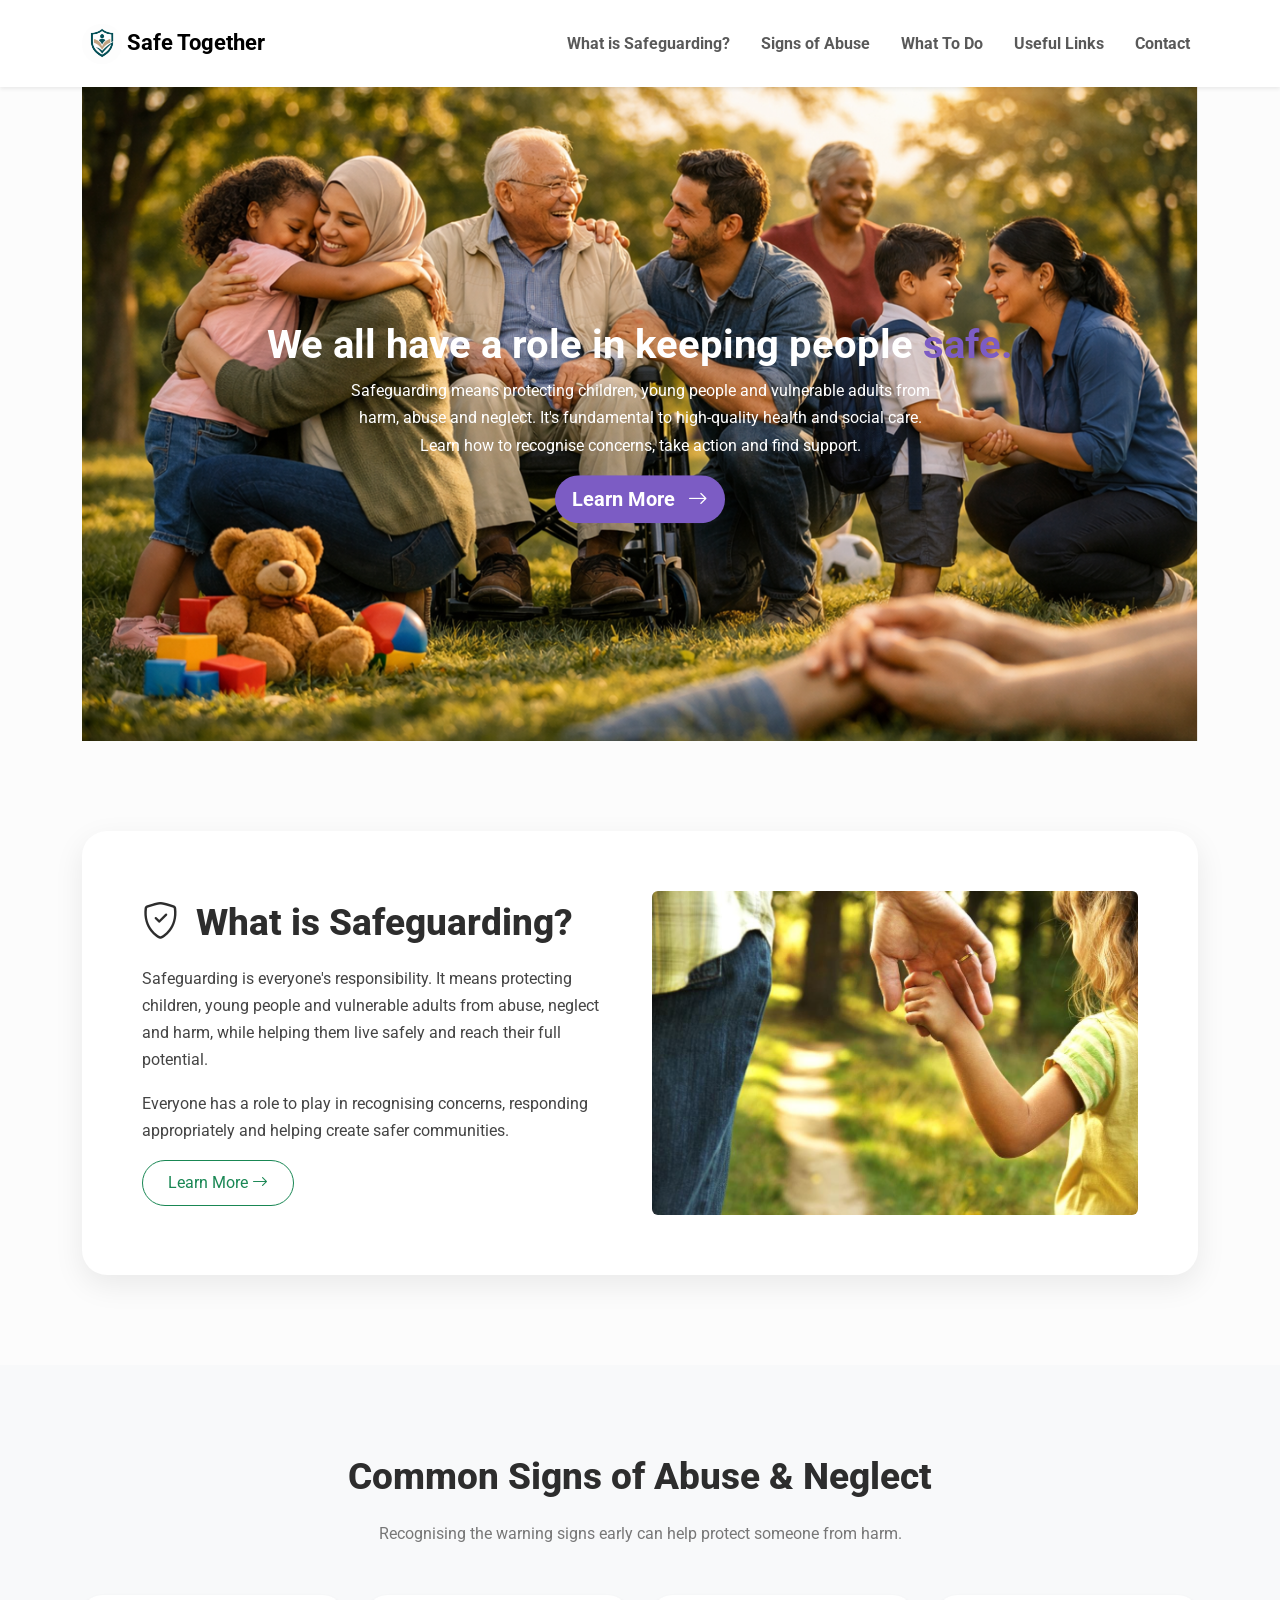
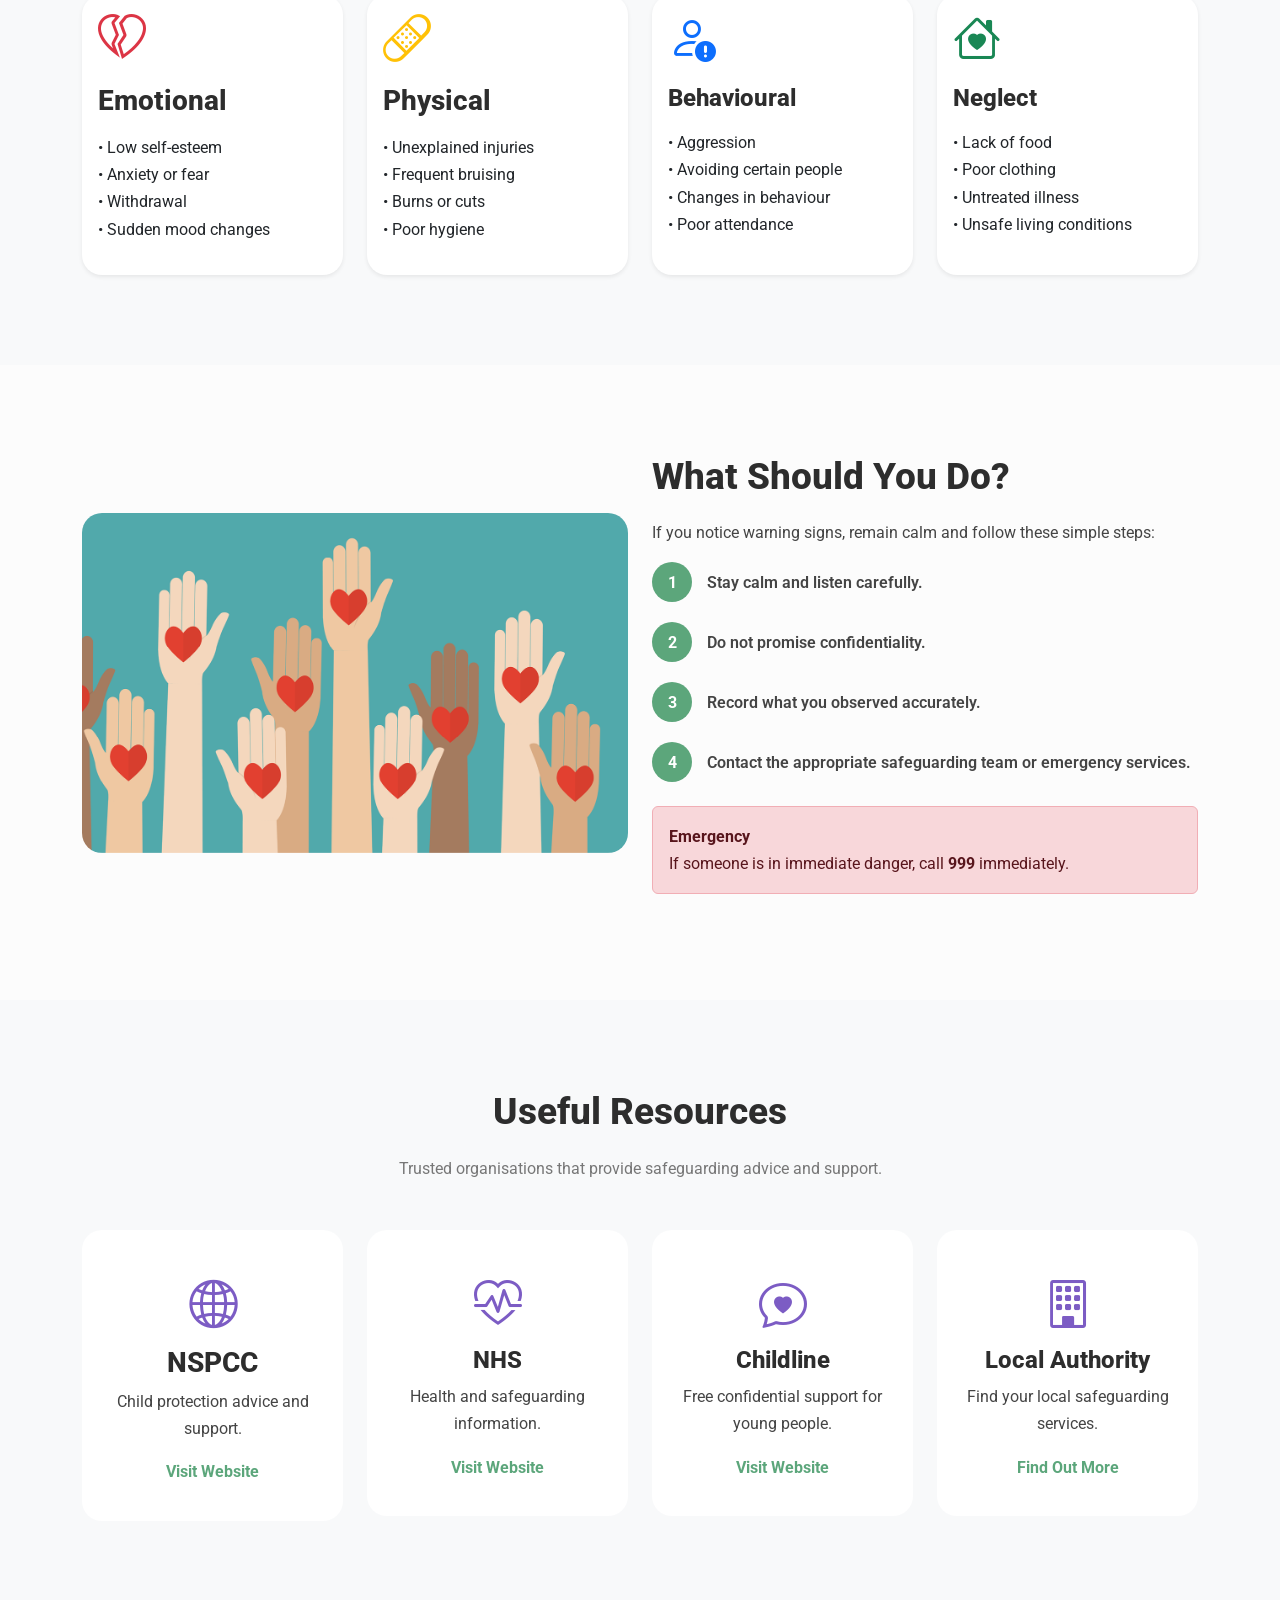
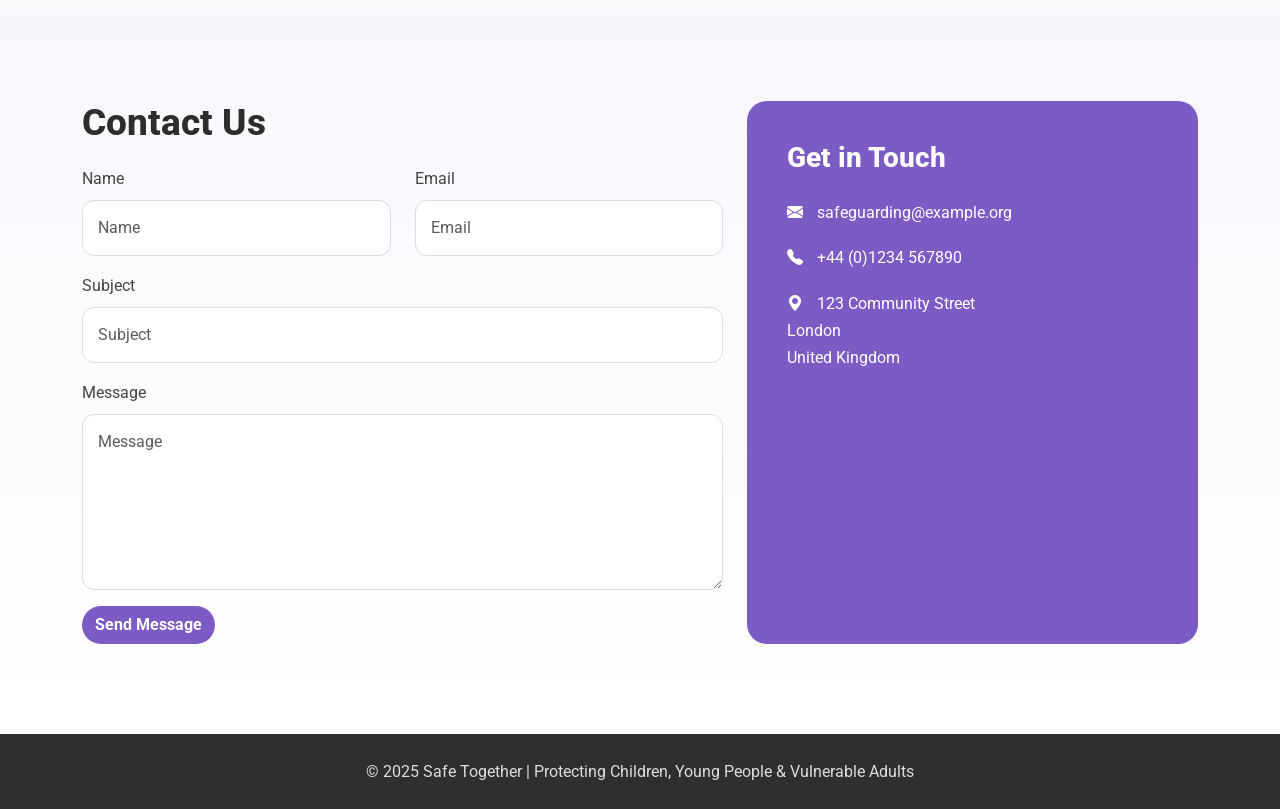
==== commit 6c3d6262: "Fixing bug for html and css validation" ====
--- a/index.html
+++ b/index.html
@@ -9,9 +9,6 @@
 
     <title>Safe Together | Safeguarding</title>
 
-    <meta name="description"
-        content="Discover what safeguarding is, learn the signs of abuse and neglect, know what action to take, and find trusted safeguarding support and resources.">
-
     <!-- favicons generated by favicon.io -->
     <link rel="apple-touch-icon" sizes="180x180" href="assets/images/apple-touch-icon.png">
     <link rel="icon" type="image/png" sizes="32x32" href="assets/images/favicon-32x32.png">
@@ -28,23 +25,6 @@
 </head>
 
 <body class="d-flex flex-column min-vh-100">
-    <!-- Modal -->
-    <div class="modal fade" id="successModal" tabindex="-1" aria-labelledby="successModalLabel" aria-hidden="true">
-        <div class="modal-dialog">
-            <div class="modal-content">
-                <div class="modal-header">
-                    <h1 class="modal-title fs-5" id="successModalLabel">Success</h1>
-                    <button type="button" class="btn-close" data-bs-dismiss="modal" aria-label="Close"></button>
-                </div>
-                <div class="modal-body">
-                    <p>Your message has been sent successfully!</p>
-                </div>
-                <div class="modal-footer">
-                    <button type="button" class="btn btn-secondary" data-bs-dismiss="modal">Close</button>
-                </div>
-            </div>
-        </div>
-    </div>
 
     <!-- ================= NAVIGATION ================= -->
 
@@ -228,7 +208,7 @@
 
                             <i class="bi bi-heartbreak display-5 text-danger"></i>
 
-                            <h4 class="mt-3">Emotional</h4>
+                            <h3 class="mt-3">Emotional</h3>
 
                             <ul class="list-unstyled mt-3">
 
@@ -253,7 +233,7 @@
 
                             <i class="bi bi-bandaid display-5 text-warning"></i>
 
-                            <h4 class="mt-3">Physical</h4>
+                            <h3 class="mt-3">Physical</h3>
 
                             <ul class="list-unstyled mt-3">
 
@@ -428,7 +408,7 @@
 
                         <i class="bi bi-globe2"></i>
 
-                        <h4>NSPCC</h4>
+                        <h3>NSPCC</h3>
 
                         <p>Child protection advice and support.</p>
 
@@ -514,13 +494,13 @@
 
                             <div class="col-md-6 mb-3">
                                 <label for="name" class="form-label">Name</label>
-                                <input type="text" class="form-control" placeholder="Name" required>
+                                <input type="text" id="name" class="form-control" placeholder="Name" required>
 
                             </div>
 
                             <div class="col-md-6 mb-3">
                                 <label for="email" class="form-label">Email</label>
-                                <input type="email" class="form-control" placeholder="Email" required>
+                                <input type="email" id="email" class="form-control" placeholder="Email" required>
 
                             </div>
 
@@ -528,13 +508,13 @@
 
                         <div class="mb-3">
                             <label for="subject" class="form-label">Subject</label>
-                            <input type="text" class="form-control" placeholder="Subject" required>
+                            <input type="text" id="subject" class="form-control" placeholder="Subject" required>
 
                         </div>
 
                         <div class="mb-3">
                             <label for="message" class="form-label">Message</label>
-                            <textarea class="form-control" rows="6" placeholder="Message" required></textarea>
+                            <textarea class="form-control" id="message" rows="6" placeholder="Message" required></textarea>
 
                         </div>
 
@@ -611,15 +591,6 @@
 
     <script src="https://cdn.jsdelivr.net/npm/bootstrap@5.3.3/dist/js/bootstrap.bundle.min.js"></script>
 
-    <script>
-        const myModal = document.getElementById('myModal')
-        const myInput = document.getElementById('myInput')
-
-        myModal.addEventListener('shown.bs.modal', () => {
-            myInput.focus()
-        })
-    </script>
-
 </body>
 
 </html>
--- a/assets/css/style.css
+++ b/assets/css/style.css
@@ -7,57 +7,62 @@
 @import url('https://fonts.googleapis.com/css2?family=Roboto:ital,wght@0,100..900;1,100..900&display=swap');
 
 
-:root{
-    --primary:#7c5cc4; 
-    --primary-light:#f8f7ea; 
-    --primary-dark:#6546b3;
-    --secondary:#5ca67b;
-    --light:#f8f7fc;
-    --white:#ffffff;
-    --text:#444;
-    --heading:#2d2d2d;
-    --shadow:0 10px 30px rgba(0,0,0,.08);
+:root {
+    --primary: #7c5cc4;
+    --primary-light: #f8f7ea;
+    --primary-dark: #6546b3;
+    --secondary: #5ca67b;
+    --light: #f8f7fc;
+    --white: #ffffff;
+    --text: #444;
+    --heading: #2d2d2d;
+    /* --shadow:0 10px 30px rgba(0,0,0,.08); */
 }
 
 /* ======== Global Styles ===========*/
 
-   html{
-    scroll-behavior:smooth;
-}
-
-body{
-    font-family:'Roboto',sans-serif;
-    color:var(--text);
-    background:#fcfcfc;
-    line-height:1.7;
-}
-
-section{
-    position:15px;
+html {
+    scroll-behavior: smooth;
+}
+
+body {
+    font-family: 'Roboto', sans-serif;
+    color: var(--text);
+    background: #fcfcfc;
+    line-height: 1.7;
+}
+
+section {
+    padding: 15px;
 }
 
 /* ===========================
    Typography
 =========================== */
 
-h1,h2,h3,h4,h5,h6{
-    color:var(--heading);
-    font-weight:800;
-}
-
-.section-title{
-    font-size:2.3rem;
-    margin-bottom:20px;
-}
-
-.section-subtitle{
-    max-width:700px;
-    margin:auto;
-    color:#777;
-}
-
-.section-padding{
-    padding:90px 0;
+h1,
+h2,
+h3,
+h4,
+h5,
+h6 {
+    color: var(--heading);
+    font-weight: 800;
+}
+
+.section-title {
+    font-size: 2.3rem;
+    margin-bottom: 20px;
+}
+
+.section-subtitle {
+    max-width: 700px;
+    margin: auto;
+    color: #777;
+}
+
+.section-padding {
+    padding: 90px 0;
 }
 
 
@@ -65,224 +70,226 @@
    Navigation
 =========================== */
 
-.navbar{
-    padding:18px 0;
-}
-
-.navbar-brand{
-    font-size:1.4rem;
-}
-
-.nav-link{
-    font-weight:700;
-    margin-left:15px;
-    transition:.3s;
-}
-
-.nav-link:hover{
-    color:var(--primary);
+.navbar {
+    padding: 18px 0;
+}
+
+.navbar-brand {
+    font-size: 1.4rem;
+}
+
+.nav-link {
+    font-weight: 700;
+    margin-left: 15px;
+    transition: .3s;
+}
+
+.nav-link:hover {
+    color: var(--primary);
 }
 
 /* ===========================
    Hero
 =========================== */
 
-.hero{
+.hero {
     /* background-position:center; */
     /* background-image:url('../images/hero.png'); */
     /* background-repeat:no-repeat; */
     /* background-size:cover; */
     /* padding-top:37px; */
-    color:var(--white);
-}
-
-.hero p { 
-    max-width:600px;
-    text-align:center;
-    margin:auto;
-}
-
-.hero img{
-    max-width:100%;
-    height:50%;
-}
-
-.hero h1{
+    color: var(--white);
+}
+
+.hero p {
+    max-width: 600px;
+    text-align: center;
+    margin: auto;
+}
+
+.hero img {
+    max-width: 100%;
+    height: 50%;
+}
+
+.hero h1 {
     /* line-height:1.2; */
-    color:var(--white);
-}
-
-.hero-badge{
-    background:#ece6ff;
-    color:var(--primary);
-    padding:10px 18px;
-    font-weight:700;
-}
-
-.hero-image{
-    max-width:90%;
+    color: var(--white);
+}
+
+.hero-badge {
+    background: #ece6ff;
+    color: var(--primary);
+    padding: 10px 18px;
+    font-weight: 700;
+}
+
+.hero-image {
+    max-width: 90%;
+    border-radius: 20px;
+
+}
+
+.text-purple {
+    color: var(--primary);
+}
+
+/* ===========================
+   Buttons
+=========================== */
+
+.btn-purple {
+    background: var(--primary);
+    color: #fff;
+    border-radius: 50px;
+    /* padding:12px 28px; */
+    font-weight: 700;
+    transition: .3s;
+}
+
+.btn-purple:hover {
+    background: var(--primary-dark);
+    color: #fff;
+    transform: translateY(-2px);
+}
+
+.btn-outline-success {
+    border-radius: 40px;
+    padding: 10px 25px;
+}
+
+
+/* ===========================
+   Cards
+=========================== */
+
+.section-card {
+    background: #fff;
+    border-radius: 25px;
+    padding: 60px;
+    box-shadow: 0 10px 30px rgba(0, 0, 0, .08);
+    ;
+}
+
+/* what to do next section */
+
+.what-image {
+    max-width: 100%;
+    border-radius: 20px;
+    border: none;
+}
+
+/* ===========================
+   Sign Cards
+=========================== */
+
+.sign-card {
+    border-radius: 20px;
+    transition: .3s;
+}
+
+.sign-card:hover {
+    transform: translateY(-8px);
+    box-shadow: 0 20px 35px rgba(0, 0, 0, .12);
+}
+
+.sign-card i {
+    margin-bottom: 20px;
+}
+
+/* ===========================
+   Steps
+=========================== */
+
+.step {
+    display: flex;
+    align-items: center;
+    margin-bottom: 20px;
+    font-weight: 600;
+}
+
+.step-number {
+
+    width: 40px;
+    height: 40px;
+
+    background: var(--secondary);
+
+    color: #fff;
+
+    border-radius: 50%;
+
+    display: flex;
+
+    justify-content: center;
+
+    align-items: center;
+
+    margin-right: 15px;
+
+    font-weight: bold;
+
+}
+
+/* ===========================
+   Resources
+=========================== */
+
+.resource-card {
+
+    background: #fff;
+
+    border-radius: 20px;
+
+    text-align: center;
+
+    padding: 35px 25px;
+
+    /* box-shadow: 0 10px 30px rgba(0,0,0,.08); */
+
+    /* transition: .3s rgba(0,0,0,.08); */
+
+}
+
+.resource-card:hover {
+
+    transform: translateY(-8px);
+
+}
+
+.resource-card i {
+
+    font-size: 3rem;
+
+    color: var(--primary);
+
+    margin-bottom: 20px;
+
+}
+
+.resource-card a {
+
+    text-decoration: none;
+
+    font-weight: 700;
+
+    color: var(--secondary);
+
+}
+
+/* ===========================
+   Testimonials
+=========================== */
+
+/*.testimonial{
+
+    background:#fff;
+
     border-radius:20px;
 
-}
-
-.text-purple{
-    color:var(--primary);
-}
-
-/* ===========================
-   Buttons
-=========================== */
-
-.btn-purple{
-    background:var(--primary);
-    color:#fff;
-    border-radius:50px;
-    /* padding:12px 28px; */
-    font-weight:700;
-    transition:.3s;
-}
-
-.btn-purple:hover{
-    background:var(--primary-dark);
-    color:#fff;
-    transform:translateY(-2px);
-}
-
-.btn-outline-success{
-    border-radius:40px;
-    padding:10px 25px;
-}
-
-
-/* ===========================
-   Cards
-=========================== */
-
-.section-card{
-    background:#fff;
-    border-radius:25px;
-    padding:60px;
+    padding:35px;
+
     box-shadow:var(--shadow);
-}
-
-/* what to do next section */
-
-.what-image{
-    max-width:100%;
-    border-radius:20px;
-    border:none;
-}
-
-/* ===========================
-   Sign Cards
-=========================== */
-
-.sign-card{
-    border-radius:20px;
-    transition:.3s;
-}
-
-.sign-card:hover{
-    transform:translateY(-8px);
-    box-shadow:0 20px 35px rgba(0,0,0,.12);
-}
-
-.sign-card i{
-    margin-bottom:20px;
-}
-
-/* ===========================
-   Steps
-=========================== */
-
-.step{
-    display:flex;
-    align-items:center;
-    margin-bottom:20px;
-    font-weight:600;
-}
-
-.step-number{
-
-    width:40px;
-    height:40px;
-
-    background:var(--secondary);
-
-    color:#fff;
-
-    border-radius:50%;
-
-    display:flex;
-
-    justify-content:center;
-
-    align-items:center;
-
-    margin-right:15px;
-
-    font-weight:bold;
-
-}
-/* ===========================
-   Resources
-=========================== */
-
-.resource-card{
-
-    background:#fff;
-
-    border-radius:20px;
-
-    text-align:center;
-
-    padding:35px 25px;
-
-    box-shadow:var(--shadow);
-
-    transition:.3s;
-
-}
-
-.resource-card:hover{
-
-    transform:translateY(-8px);
-
-}
-
-.resource-card i{
-
-    font-size:3rem;
-
-    color:var(--primary);
-
-    margin-bottom:20px;
-
-}
-
-.resource-card a{
-
-    text-decoration:none;
-
-    font-weight:700;
-
-    color:var(--secondary);
-
-}
-
-/* ===========================
-   Testimonials
-=========================== */
-
-/*.testimonial{
-
-    background:#fff;
-
-    border-radius:20px;
-
-    padding:35px;
-
-    box-shadow:var(--shadow);
 
     height:100%;
 
@@ -318,74 +325,75 @@
    Contact
 =========================== */
 
-.contact-section{
-
-    background:linear-gradient(180deg,#f8f7fc,#ffffff);
-
-}
-
-.contact-card{
-
-    background:var(--primary);
-
-    color:#fff;
-
-    border-radius:20px;
-
-    padding:40px;
-
-    height:100%;
-
-    box-shadow:var(--shadow);
-
-}
-
-.contact-card h3{
-
-    color:#fff;
-
-    margin-bottom:25px;
-
-}
-
-.contact-card p{
-
-    margin-bottom:18px;
-
-}
-
-.contact-card i{
-
-    margin-right:10px;
-
-}
-
-.form-control{
-
-    border-radius:12px;
-
-    padding:15px;
-
-    border:1px solid #ddd;
-
-}
-
-.form-control:focus{
-
-    box-shadow:none;
-
-    border-color:var(--primary);
-
-}
+.contact-section {
+
+    background: linear-gradient(180deg, #f8f7fc, #ffffff);
+
+}
+
+.contact-card {
+
+    background: var(--primary);
+
+    color: #fff;
+
+    border-radius: 20px;
+
+    padding: 40px;
+
+    height: 100%;
+
+    /* box-shadow: var(--shadow); */
+
+}
+
+.contact-card h3 {
+
+    color: #fff;
+
+    margin-bottom: 25px;
+
+}
+
+.contact-card p {
+
+    margin-bottom: 18px;
+
+}
+
+.contact-card i {
+
+    margin-right: 10px;
+
+}
+
+.form-control {
+
+    border-radius: 12px;
+
+    padding: 15px;
+
+    border: 1px solid #ddd;
+
+}
+
+.form-control:focus {
+
+    box-shadow: none;
+
+    border-color: var(--primary);
+
+}
+
 /* ===========================
    Footer
 =========================== */
 
-footer{
-
-    background:#2f2f2f;
-
-    color:#ddd;
+footer {
+
+    background: #2f2f2f;
+
+    color: #ddd;
 
 }
 
@@ -393,9 +401,9 @@
    Images
 =========================== */
 
-img{
-
-    max-width:100%;
+img {
+
+    max-width: 100%;
 
 }
 
@@ -403,69 +411,68 @@
    Responsive
 =========================== */
 
-@media (max-width:991px){
-
-.hero{
-
-    text-align:center;
-
-    padding:70px 0;
-
-}
-
-.hero-image{
-
-    margin-top:50px;
-
-}
-
-.section-card{
-
-    padding:35px;
-
-}
-
-.section-title{
-
-    font-size:2rem;
-
-}
-
-}
-
-@media (max-width:768px){
-
-.section-padding{
-
-    padding:70px 0;
-
-}
-
-.display-4{
-
-    font-size:2.4rem;
-
-}
-
-.section-title{
-
-    font-size:1.8rem;
-
-}
-
-.nav-link{
-
-    margin-left:0;
-
-    margin-top:10px;
-
-}
-
-.contact-card{
-
-    margin-top:40px;
-
-}
-
-}
-
+@media (max-width:991px) {
+
+    .hero {
+
+        text-align: center;
+
+        padding: 70px 0;
+
+    }
+
+    .hero-image {
+
+        margin-top: 50px;
+
+    }
+
+    .section-card {
+
+        padding: 35px;
+
+    }
+
+    .section-title {
+
+        font-size: 2rem;
+
+    }
+
+}
+
+@media (max-width:768px) {
+
+    .section-padding {
+
+        padding: 70px 0;
+
+    }
+
+    .display-4 {
+
+        font-size: 2.4rem;
+
+    }
+
+    .section-title {
+
+        font-size: 1.8rem;
+
+    }
+
+    .nav-link {
+
+        margin-left: 0;
+
+        margin-top: 10px;
+
+    }
+
+    .contact-card {
+
+        margin-top: 40px;
+
+    }
+
+}
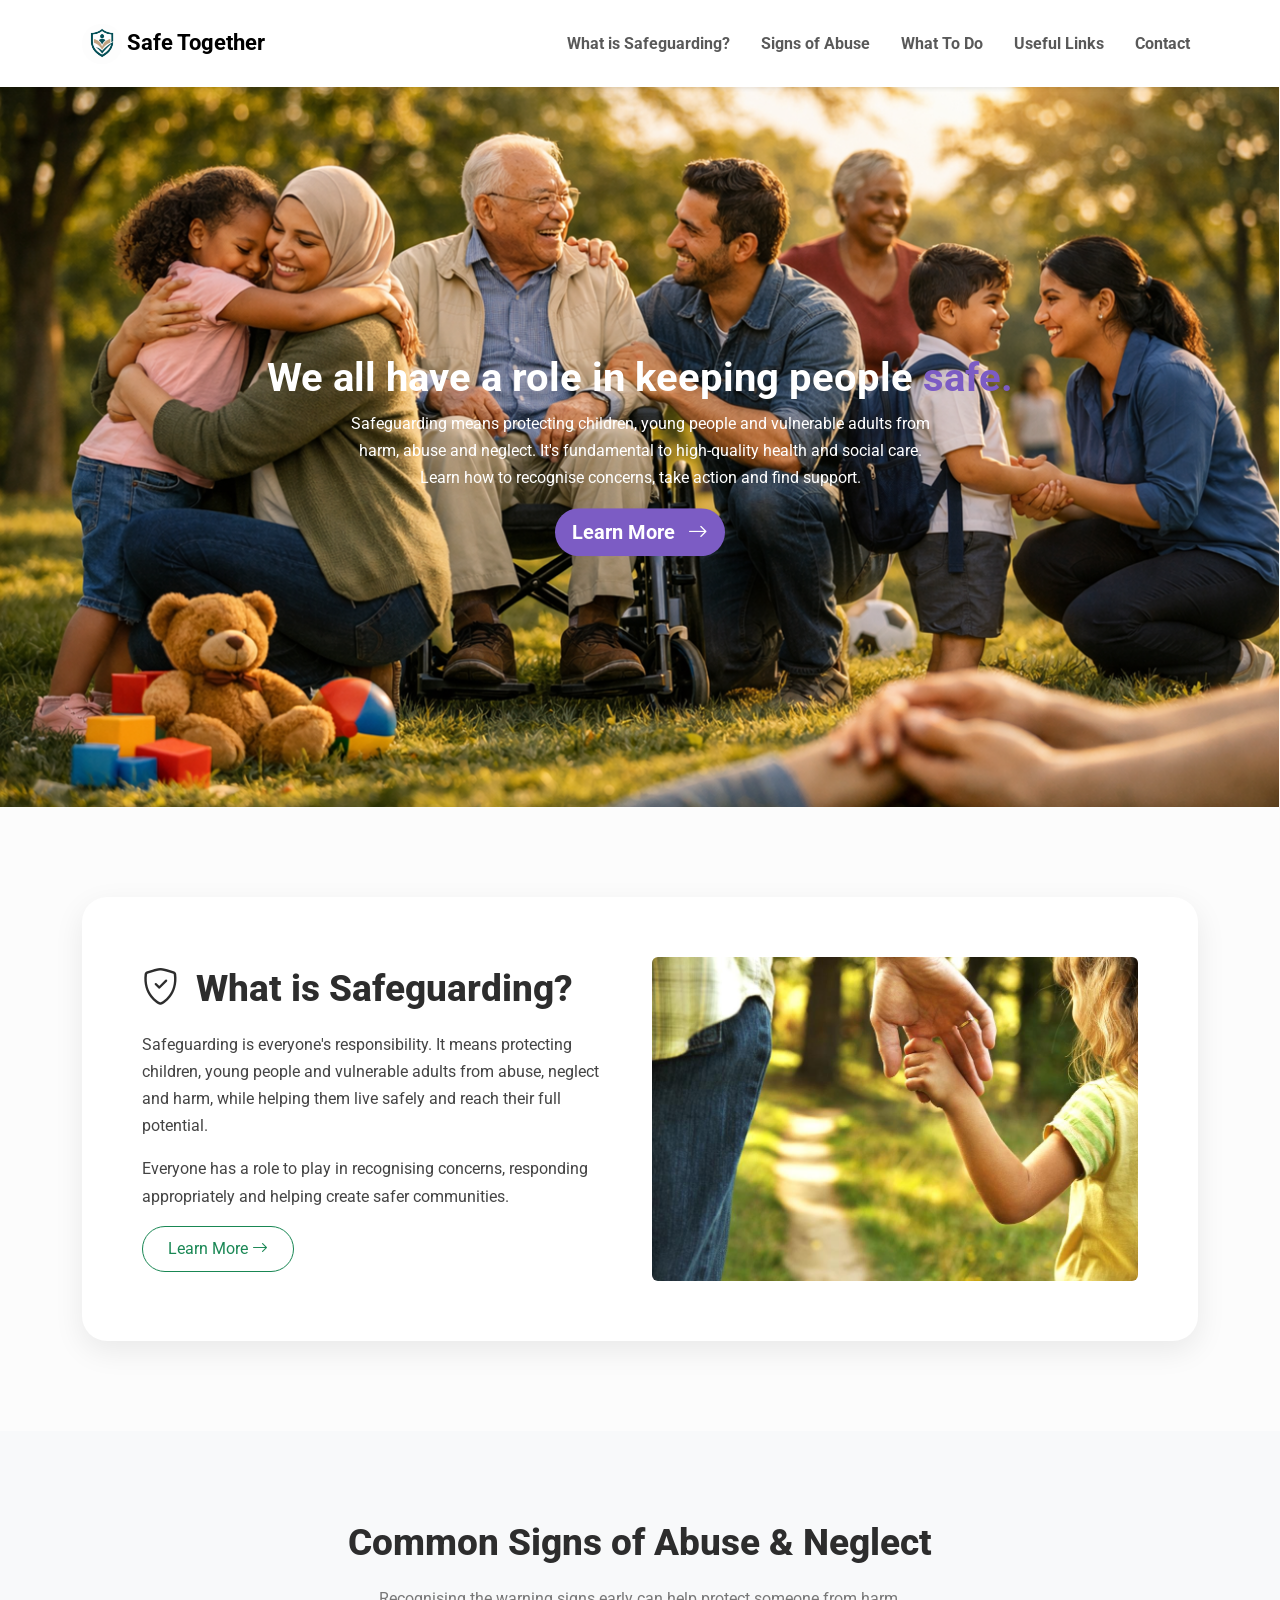
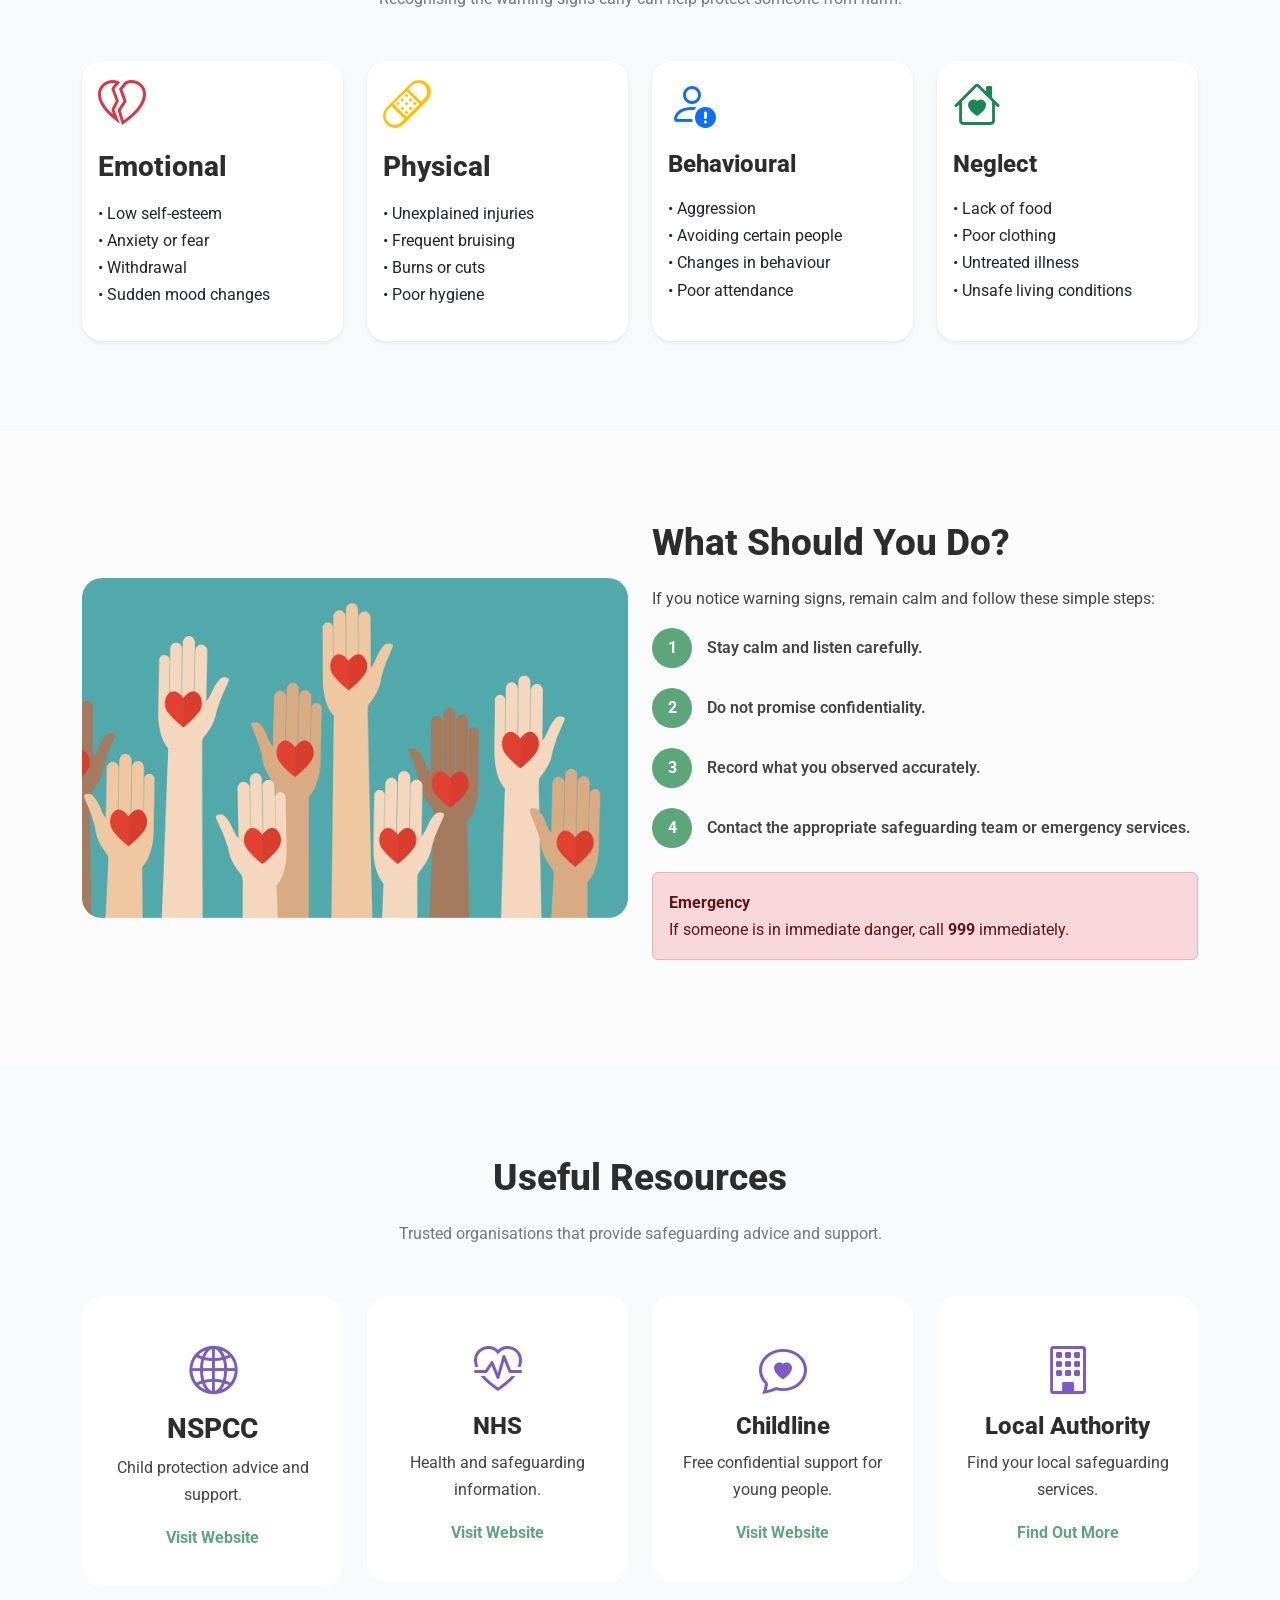
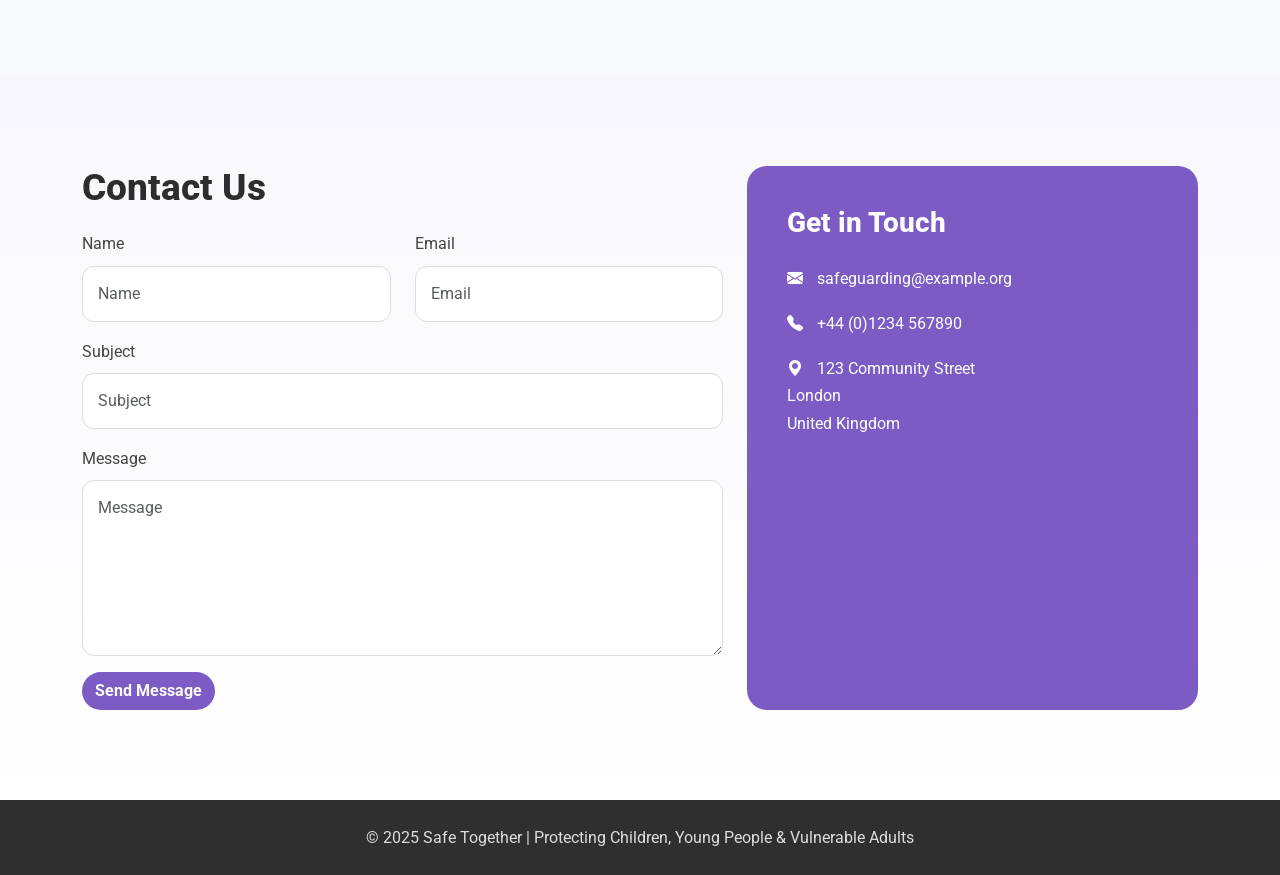
==== commit 228a6081: "Enhance hero section styling and structure for improved layout and visual appeal" ====
--- a/index.html
+++ b/index.html
@@ -87,16 +87,16 @@
 
     <!-- ================= HERO ================= -->
 
-    <header class="container hero position-relative text-wrap">
+    <header class="container-fluid hero position-relative text-wrap">
         <div class="row text-center">
-            <img src="assets/images/hero.png" class="img-fluid w-100 d-block mx-auto" alt="Banner">
+            <!-- <img src="assets/images/hero.png" class="img-fluid w-100 d-block mx-auto" alt="Banner"> -->
 
             <div class="col-12 position-absolute top-50 start-50 translate-middle">
                 <h1 class="display4 fw-bold mt-3">We all have a role in keeping people
                     <span class="text-purple">safe.</span>
 
                 </h1>
-                <p >Safeguarding means protecting children,
+                <p>Safeguarding means protecting children,
                     young people and vulnerable adults
                     from harm, abuse and neglect. It's fundamental to high-quality health and social
                     care.
@@ -488,7 +488,7 @@
 
                     </h2>
 
-                    <form>
+                    <form action="safe-success.html" method="get" class="contact-form">
 
                         <div class="row">
 
@@ -514,11 +514,12 @@
 
                         <div class="mb-3">
                             <label for="message" class="form-label">Message</label>
-                            <textarea class="form-control" id="message" rows="6" placeholder="Message" required></textarea>
-
-                        </div>
-
-                        <button type="button" class="btn btn-purple" data-bs-toggle="modal" data-bs-target="#successModal">
+                            <textarea class="form-control" id="message" rows="6" placeholder="Message"
+                                required></textarea>
+
+                        </div>
+
+                        <button type="submit" class="btn btn-purple">
                             Send Message
                         </button>
 
--- a/assets/css/style.css
+++ b/assets/css/style.css
@@ -1,8 +1,10 @@
 /* ======================================================
-   Safe Together - Custom Styles
+   Safe Together - CSS Stylesheet
    ====================================================== */
 
-/* Import Google Fonts */
+/* ===========================
+   Goolgle Fonts
+=========================== */
 
 @import url('https://fonts.googleapis.com/css2?family=Roboto:ital,wght@0,100..900;1,100..900&display=swap');
 
@@ -19,7 +21,9 @@
     /* --shadow:0 10px 30px rgba(0,0,0,.08); */
 }
 
-/* ======== Global Styles ===========*/
+/* ===========================
+   Golbal Styles
+=========================== */
 
 html {
     scroll-behavior: smooth;
@@ -65,6 +69,12 @@
     padding: 90px 0;
 }
 
+#success-page {
+    font-size: 2rem;
+    margin-top: 100px;
+    color: var(--heading);
+}
+
 
 /* ===========================
    Navigation
@@ -91,20 +101,23 @@
 /* ===========================
    Hero
 =========================== */
-
-.hero {
-    /* background-position:center; */
-    /* background-image:url('../images/hero.png'); */
-    /* background-repeat:no-repeat; */
-    /* background-size:cover; */
-    /* padding-top:37px; */
-    color: var(--white);
-}
+header.hero {
+    height: 80vh;
+    min-height: 600px;
+    position: absolute;
+    background-image: url('../images/hero.png'); 
+    background-repeat: no-repeat;
+    background-size: cover;
+    background-position: top center;
+}
+
 
 .hero p {
     max-width: 600px;
     text-align: center;
     margin: auto;
+    color: var(--white);
+
 }
 
 .hero img {
@@ -278,50 +291,6 @@
 }
 
 /* ===========================
-   Testimonials
-=========================== */
-
-/*.testimonial{
-
-    background:#fff;
-
-    border-radius:20px;
-
-    padding:35px;
-
-    box-shadow:var(--shadow);
-
-    height:100%;
-
-    position:relative;
-
-}
-
-.testimonial::before{
-
-    content:"“";
-
-    font-size:5rem;
-
-    color:#ece6ff;
-
-    position:absolute;
-
-    top:10px;
-
-    left:20px;
-
-}
-
-.testimonial p{
-
-    position:relative;
-
-    z-index:2;
-
-}*/
-
-/* ===========================
    Contact
 =========================== */
 
@@ -408,7 +377,7 @@
 }
 
 /* ===========================
-   Responsive
+   Media Queries
 =========================== */
 
 @media (max-width:991px) {
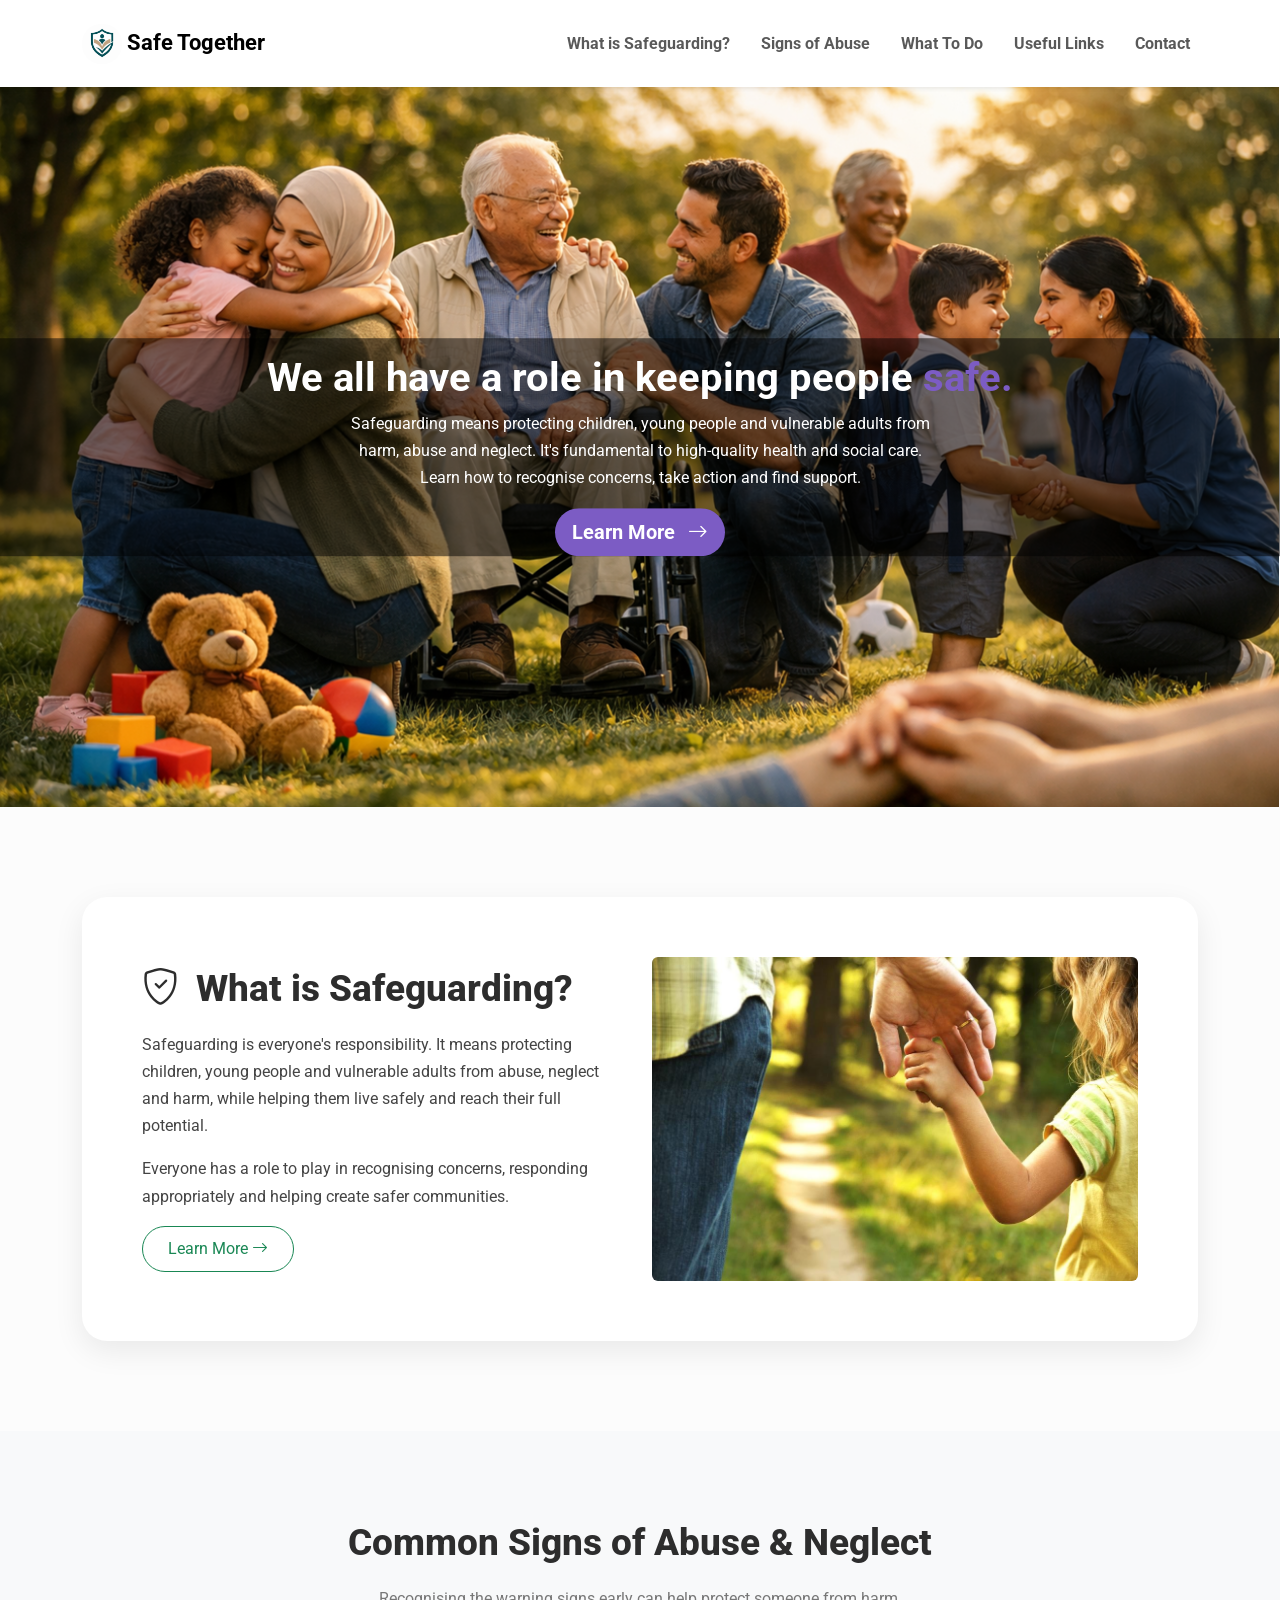
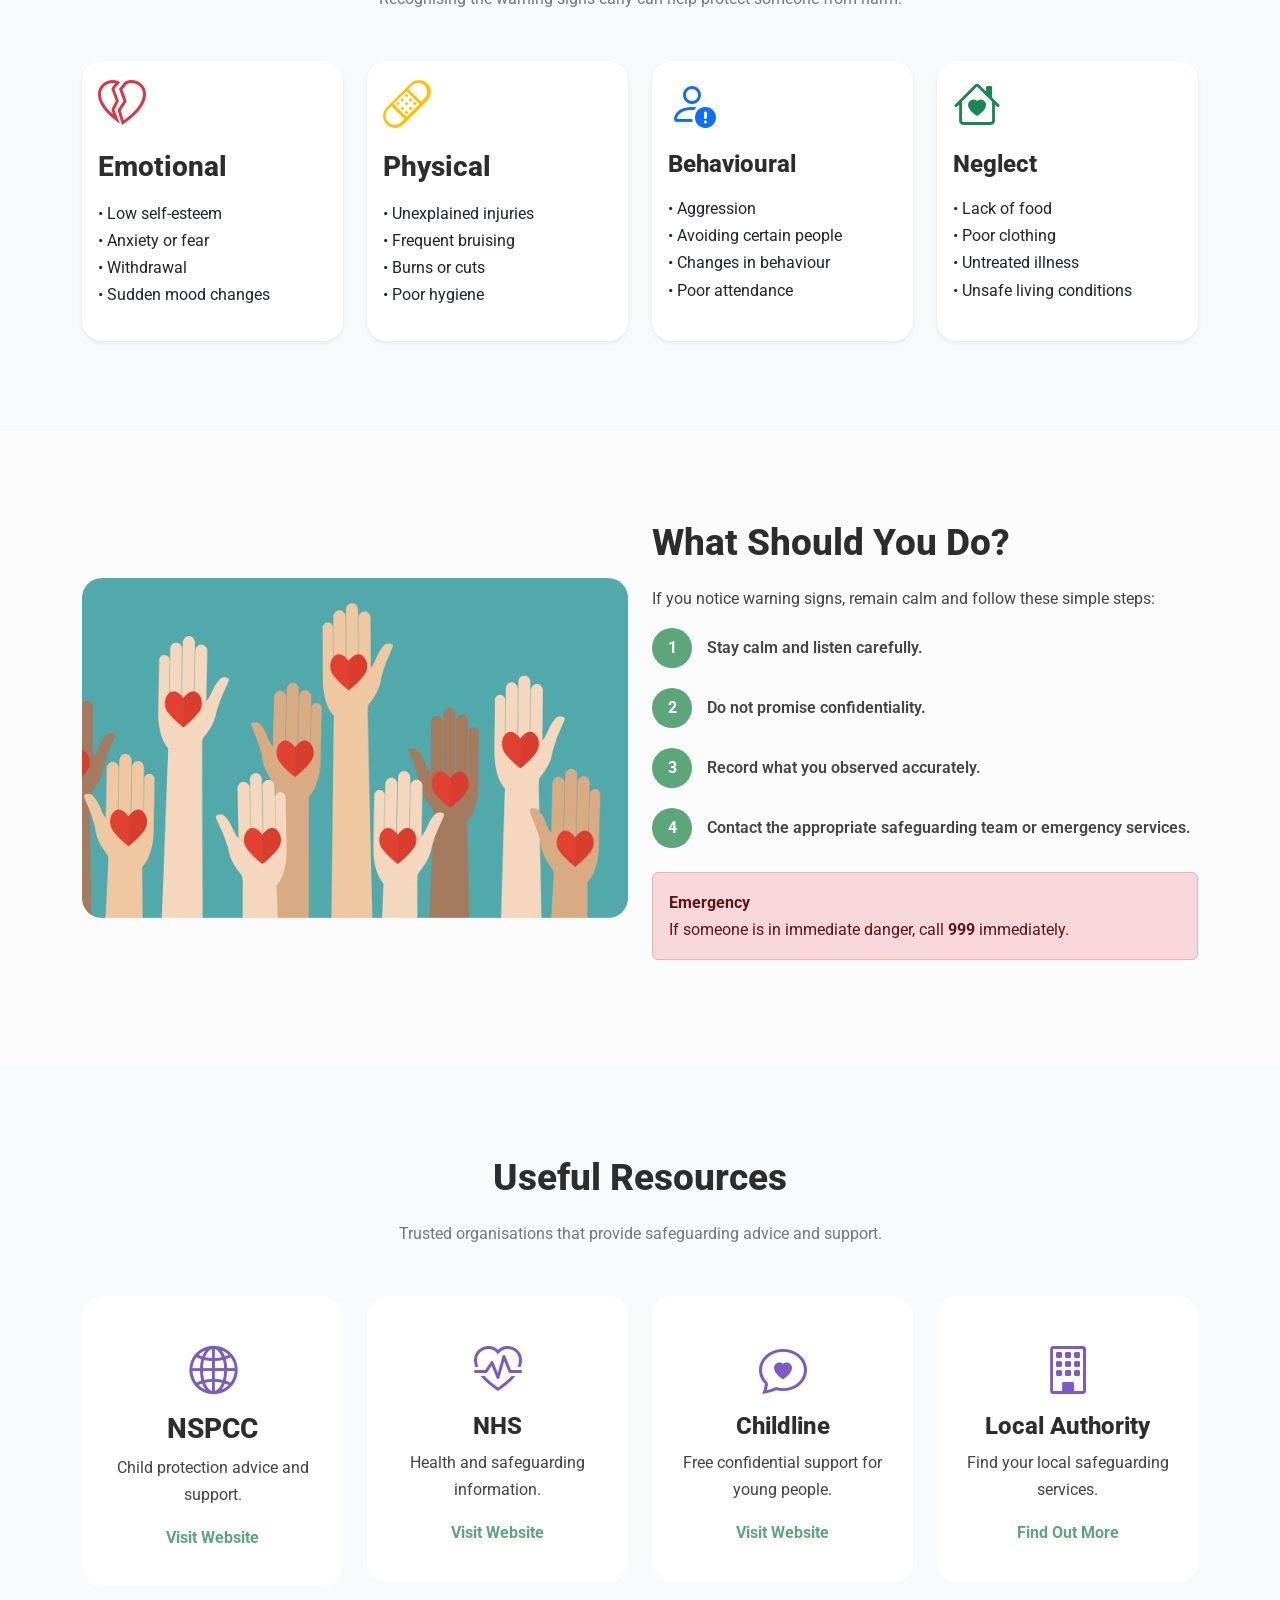
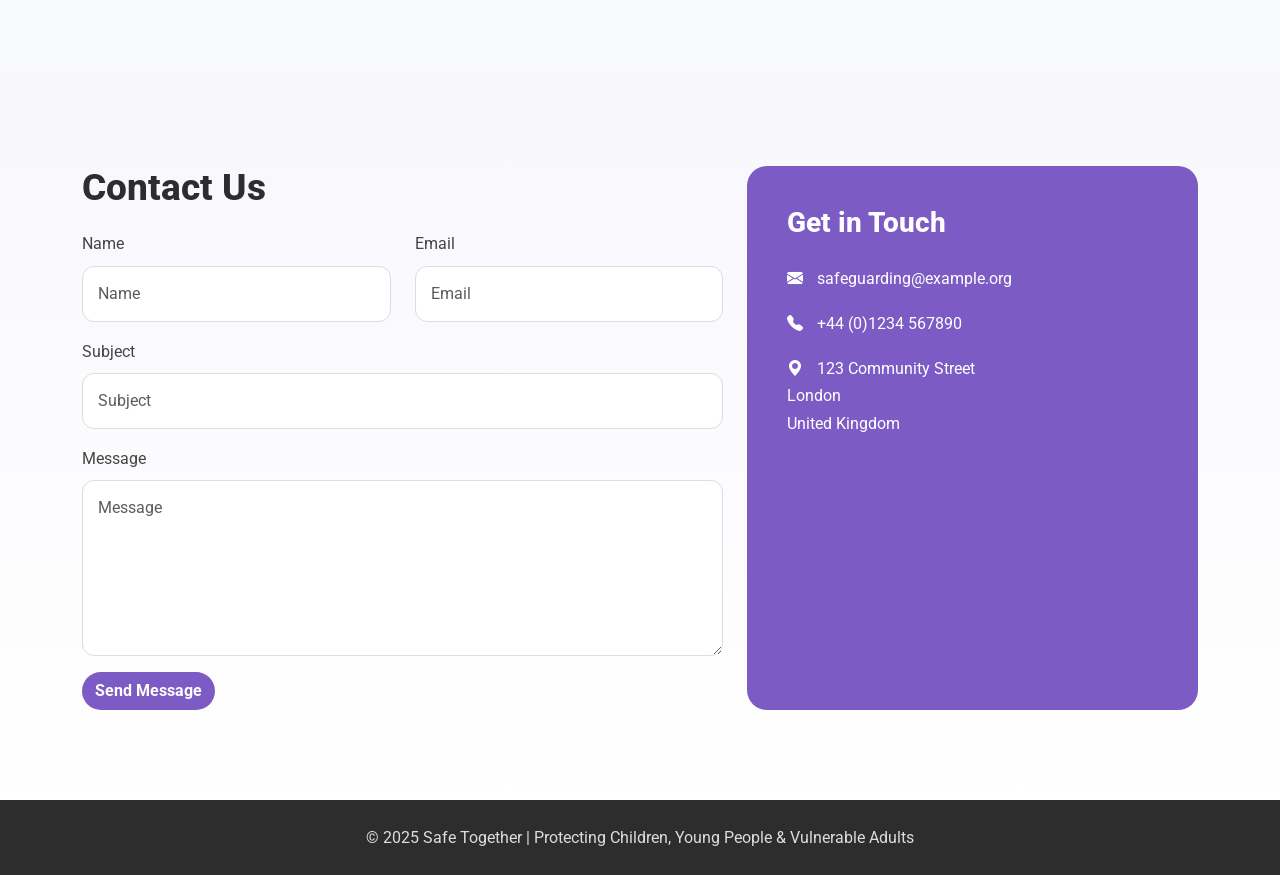
==== commit bcde89f4: "Add hero-opacity class for improved text visibility on hero section" ====
--- a/index.html
+++ b/index.html
@@ -91,7 +91,7 @@
         <div class="row text-center">
             <!-- <img src="assets/images/hero.png" class="img-fluid w-100 d-block mx-auto" alt="Banner"> -->
 
-            <div class="col-12 position-absolute top-50 start-50 translate-middle">
+            <div class="col-12 position-absolute top-50 start-50 translate-middle hero-opacity">
                 <h1 class="display4 fw-bold mt-3">We all have a role in keeping people
                     <span class="text-purple">safe.</span>
 
--- a/assets/css/style.css
+++ b/assets/css/style.css
@@ -111,6 +111,10 @@
     background-position: top center;
 }
 
+.hero-opacity {
+     background-color: rgba(0, 0, 0, 0.5);
+}
+
 
 .hero p {
     max-width: 600px;
@@ -360,7 +364,7 @@
 
 footer {
 
-    background: #2f2f2f;
+    background: var(--heading);
 
     color: #ddd;
 
